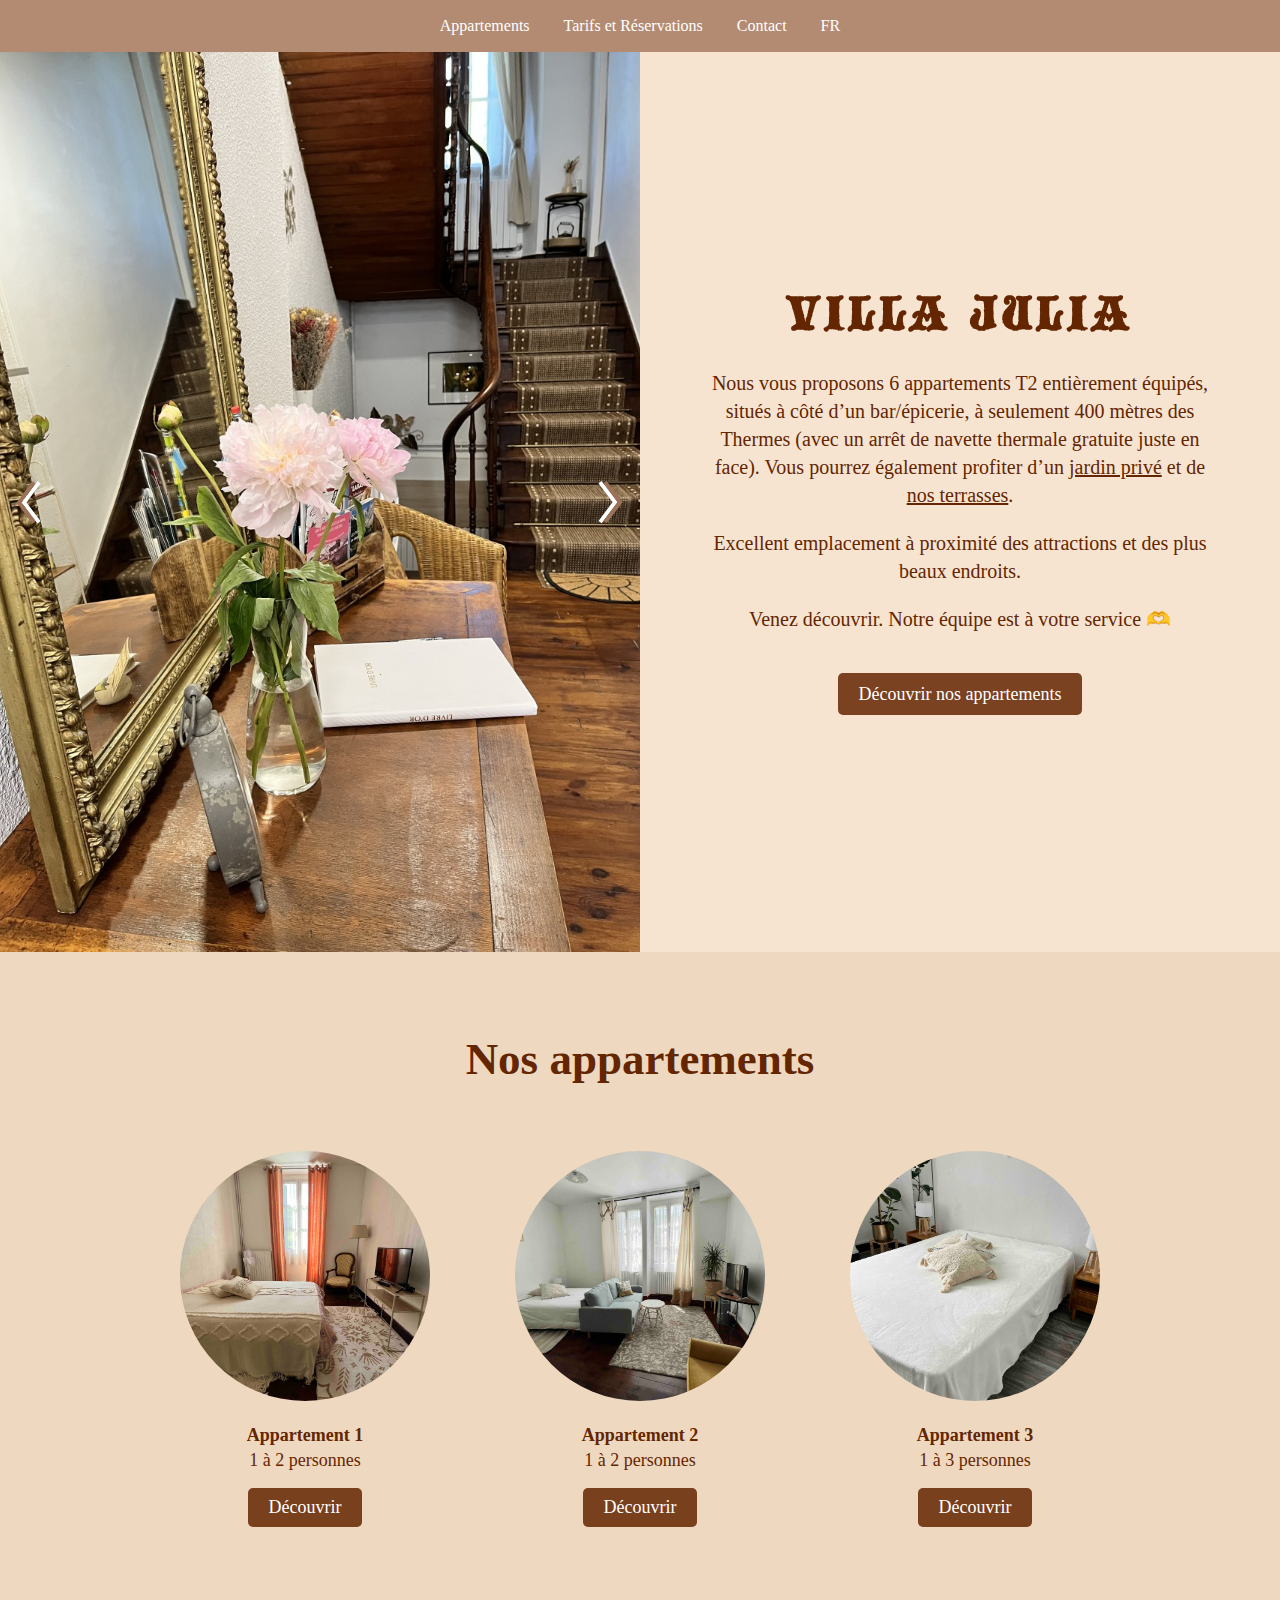
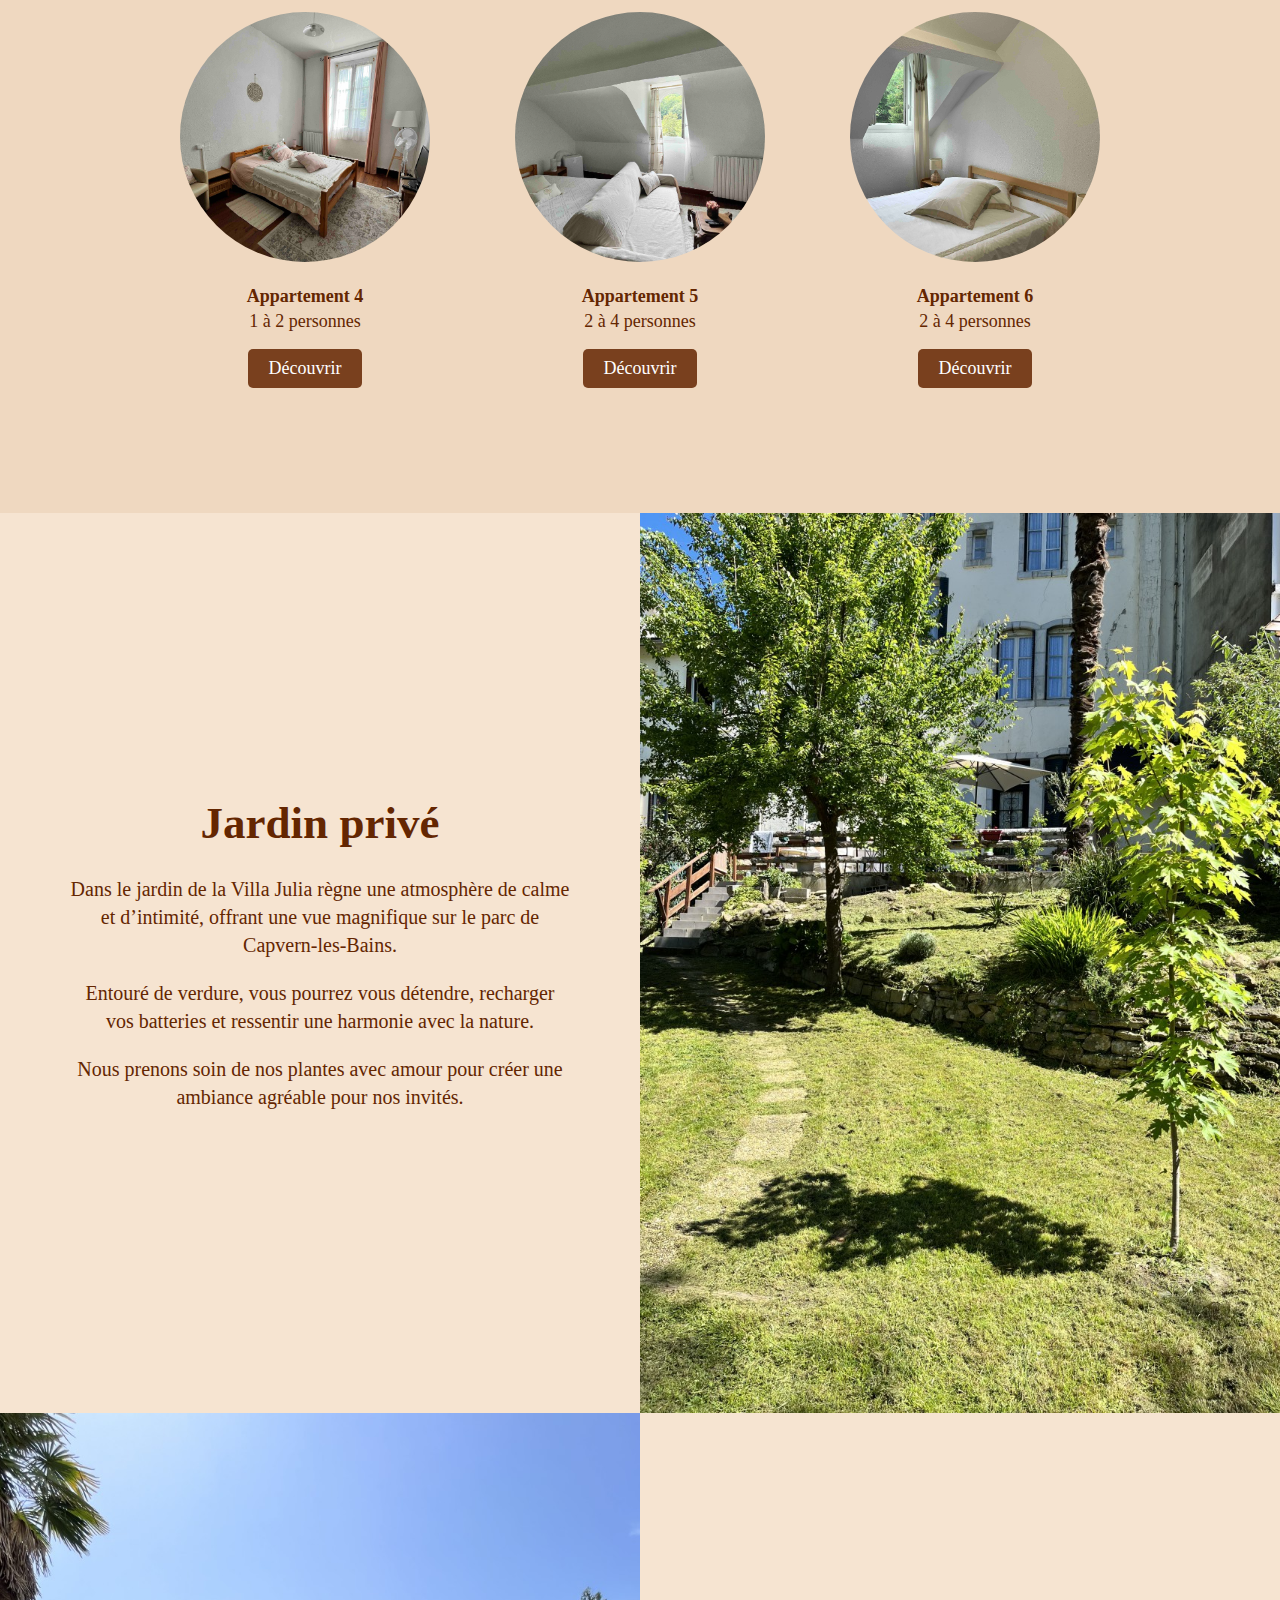
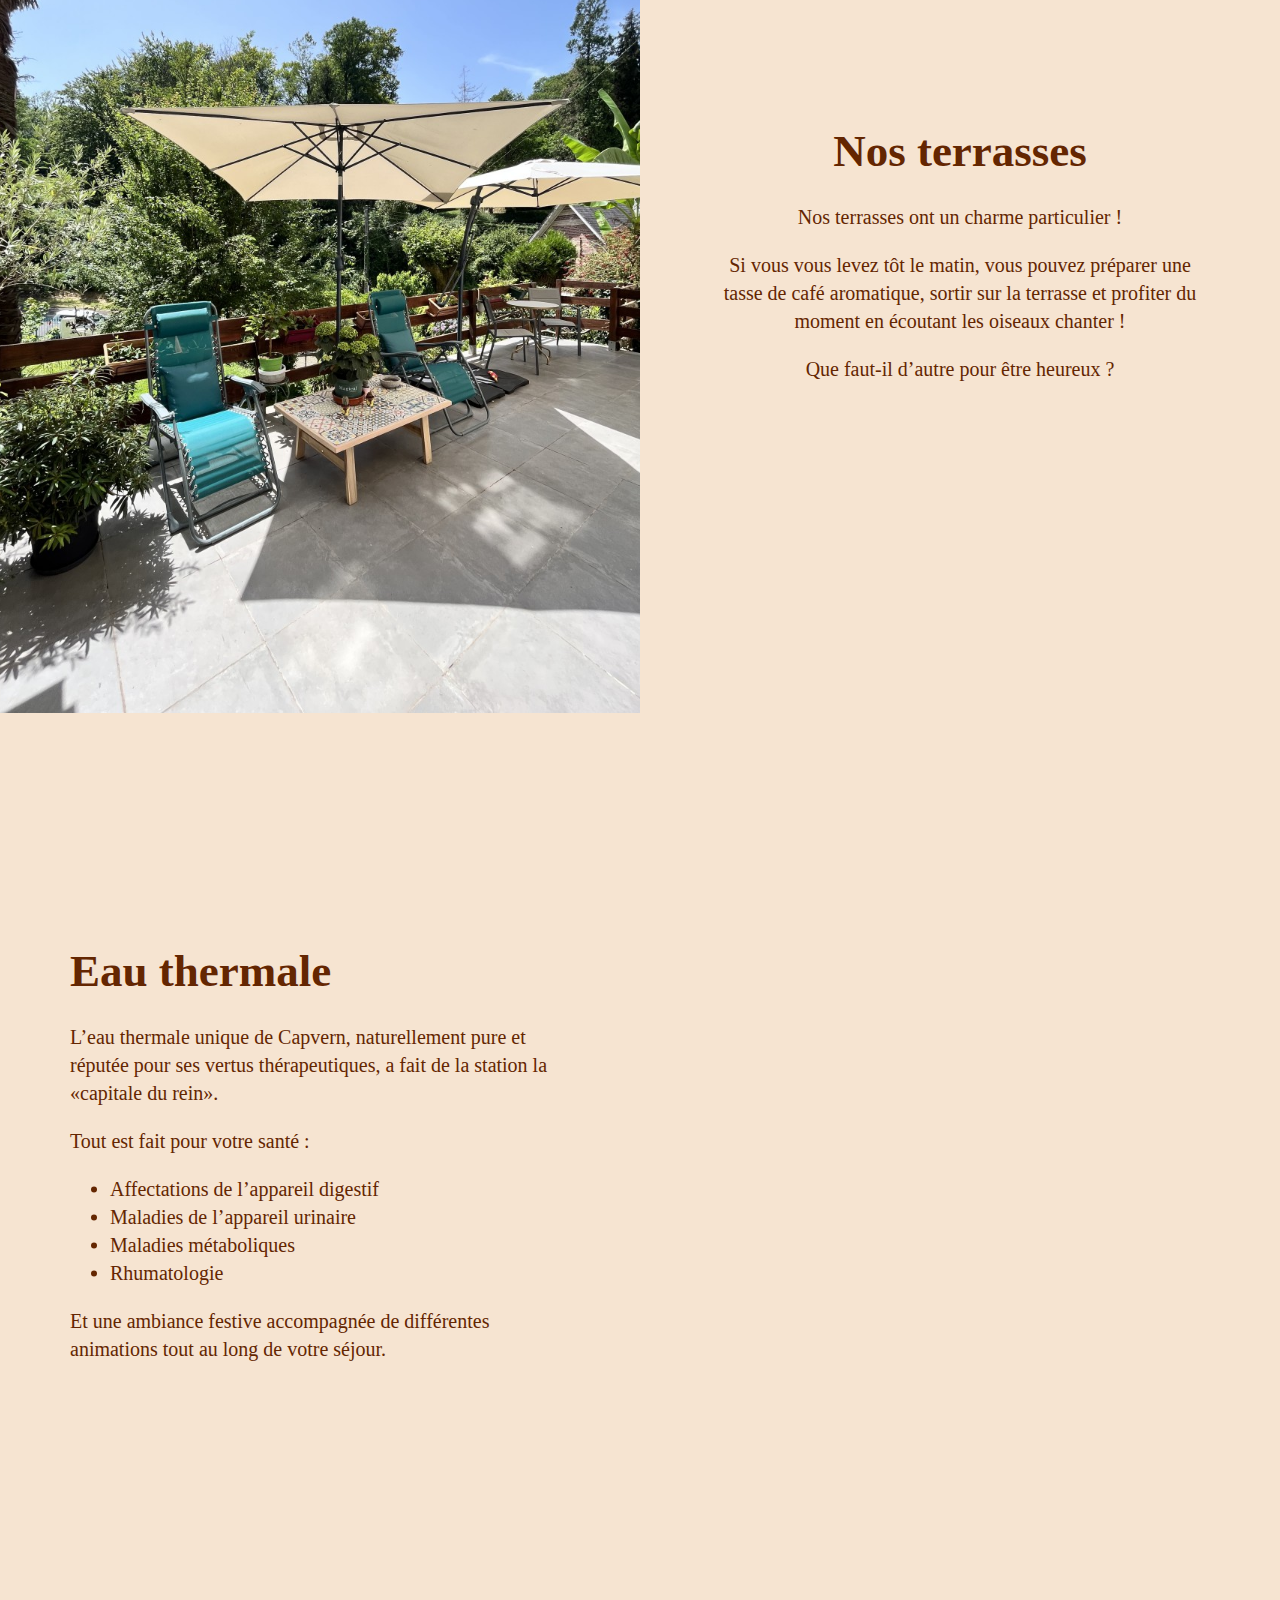
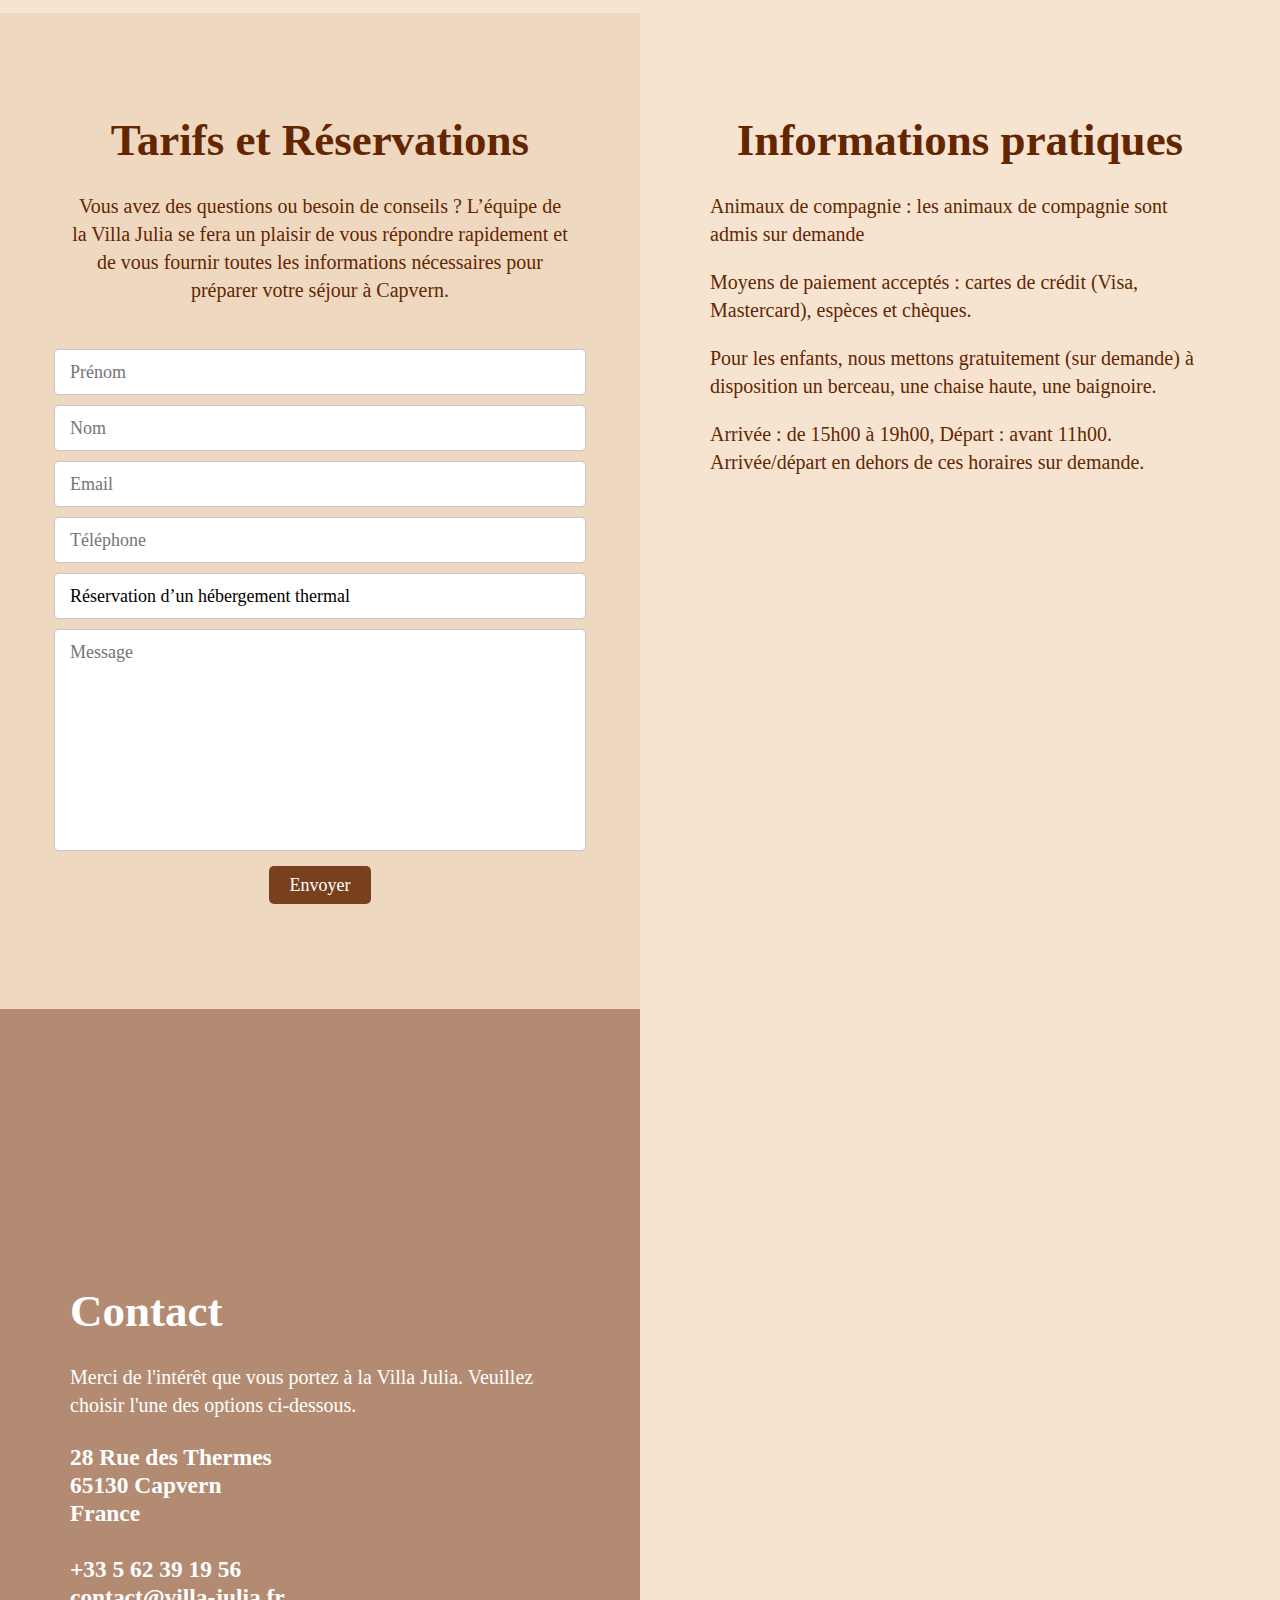
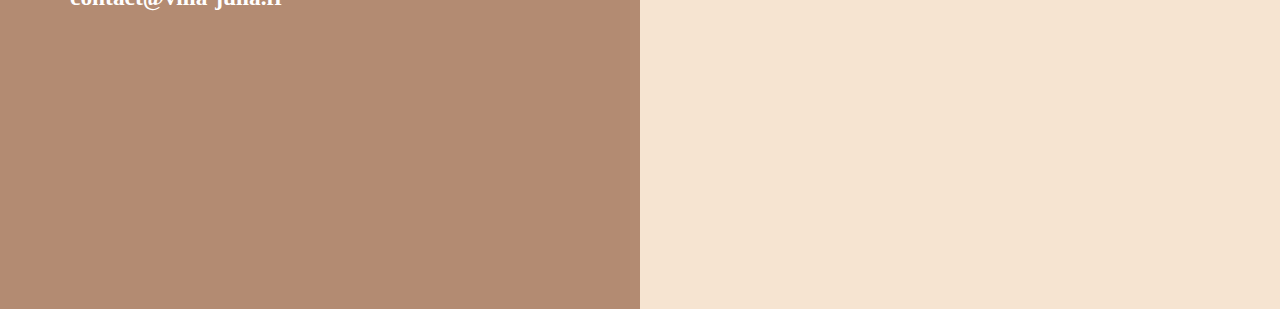
==== new/index.html @ 974a5361 "Add files via upload" ====
<!DOCTYPE html>
<html lang="fr">
<head>
<meta charset="utf-8">
<title>Villa Julia</title>
<meta name="robots" content="index,follow">
<meta name="description" id="description" property="description" content="Villa Julia">
<meta name="viewport" content="width=device-width, initial-scale=1.0, maximum-scale=1.0, user-scalable=0">
<style>


@font-face {
  font-family: 'BlackmoorCom'; /* Nom que vous donnerez à la police */
  src: url('BlackmoorCom/BlackmoorCom.woff2') format('woff2'), /* Chemin vers la police */
       url('BlackmoorCom/BlackmoorCom.woff') format('woff'), /* Fournir plusieurs formats pour une meilleure compatibilité */
       url('BlackmoorCom/BlackmoorCom.ttf') format('truetype');
  font-weight: normal; /* Poids de la police */
  font-style: normal; /* Style de la police */
}

:root {
--beige: rgb(246, 228, 209);
--beige2: rgb(239, 216, 192);
--beige3: rgb(242, 224, 203);
--marron: rgb(100,38,1);
--marron2: rgb(179, 139, 114);
--marron3: rgba(100,38,1,0.85);
--2marron: rgb(69,52,42);
}


body, html {
font-family: -apple-system, BlinkMacSystemFont, "Segoe UI", Roboto, Oxygen-Sans, Ubuntu, Cantarell, "Helvetica Neue", sans-serif;
font-family: Georgia, "Palatino Linotype", "Book Antiqua", Palatino, "Cambria", "Garamond", "Bodoni MT", Times, "Times New Roman", serif;
margin: 0;
padding: 0;
width:100%;
height: 100%;
background:var(--beige);
line-height:0;
}

/*select {appearance: none; -moz-appearance: none; -webkit-appearance: none; border: 0; padding: 0; margin: 0; background: transparent; color: inherit; font-family: Georgia, "Palatino Linotype", "Book Antiqua", Palatino, "Cambria", "Garamond", "Bodoni MT", Times, "Times New Roman", serif; }*/
a {text-decoration:none; color:white;}

h1 {font-family: Georgia, "Palatino Linotype", "Book Antiqua", Palatino, "Cambria", "Garamond", "Bodoni MT", Times, "Times New Roman", serif; font-size:45px;  color:var(--marron); padding:0; margin:0; line-height:120%; margin-bottom:25px; }


.photobg {position:relative; margin:0; width:50%; height:100vh; display:inline-block;  object-fit: cover; object-position: center; background-position: center; background-repeat: no-repeat; background-size: cover;}
.bloc {position:relative; margin:0; width:50%; height:100vh; display:inline-block;  text-align:center;}
.contenu {  margin:0 auto; width:500px; font-size:20px; color: var(--marron); line-height:1.4em; }
.contenu img { width:200px; margin-bottom:15px;  }
.contenu p a {color:var(--marron); text-decoration:underline; }
.contenu p a:hover {text-decoration:none; }
.mobile {display:none;}


.slider .precedent {position:absolute; top:calc(50% - 25px); left:5px; width:50px; cursor:pointer; }
.slider .suivant {position:absolute; top:calc(50% - 25px); right:5px; width:50px; cursor:pointer; }

@media screen and (min-width: 750px) {
  .contenu {position:absolute; left:50%; top: 50%; transform: translateX(-50%) translateY(-50%) ;}
}

@media screen and (max-width: 1150px) {.contenu {width:400px;}}
@media screen and (max-width: 950px) {.contenu {width:300px;}}

@media screen and (max-width: 750px) {
  .photobg {width:100%; height:100vh;}
  .bloc {width:100%; height:auto; padding:0; margin:0; }
  .contenu {width:calc(100% - 50px); padding:60px 25px 50px 25px; margin:0; }
  .pc {display:none;}
  .mobile {display:block;}
  h1 {font-size:35px;}
}


.btn {display:inline-block; background:var(--marron3); color:white; padding:7px 21px; margin:5px;  border-radius:5px; font-size:18px; text-align:center;  }
.btn-light { background:var(--beige); border:solid 1px var(--marron); color:var(--marron); }
.btn:hover { cursor:pointer;opacity:0.9; }


#menu {z-index:100; width:100%; background:var(--marron2); padding:25px 0; color:white; font-weight:400; font-size:16px; text-align:center; }
#menu div, #menu a {margin:1px 15px; color:white; vertical-align:middle; display:inline-block; }
#menu span:hover, #menu a:hover {cursor:pointer; text-decoration:underline;  }

#menumobile1 {position:absolute; top:25px; left:25px;}
#menumobile2 {position:absolute; top:25px; right:25px;}
#menumobile3 {display:none; position:fixed; top:15px; right:25px;}

@media screen and (min-width: 750px) {
  #menumobile {display:none;}
}
@media screen and (max-width: 750px) {
  #menu {display:none; position:fixed; height:100vh; line-height:150%; padding-top:100px; }
  #menu div, #menu a {display:block; font-size:35px; margin:40px 0; }
  #menumobile {width:100%; z-index:100; position:absolute; /*background:var(--marron2); padding:25px 0;*/ color:white; font-weight:400;}
  #menumobile3 {display:block;}
}

#accueil {text-align:center;}
#accueil h1 {font-family: 'BlackmoorCom', Georgia, "Palatino Linotype", "Book Antiqua", Palatino, "Cambria", "Garamond", "Bodoni MT", Times, "Times New Roman", serif; text-transform:uppercase; font-size:50px;  letter-spacing:4px; word-spacing:5px; margin-bottom:25px; text-align:center;}
#accueil .btn {margin-top:20px; }

@media screen and (max-width: 700px) {
#accueil h1 {font-size:45px;}
}



#appartements { color:var(--marron); width:calc(100% - 80px); background:var(--beige2); text-align:center; font-size:20px; padding:80px 40px; line-height:125%;  }
#appartements a {color:var(--marron); }
#appartements h1 {/*margin-bottom:50px;*/}
#appartements p, #appartements ul {text-align:left; width:400px; margin:20px auto; line-height:150%; }
#appartements .appartement {width:250px; font-size:18px; margin:40px; display:inline-block;}
#appartements .appartement:hover {cursor:pointer; opacity:0.9; }
#appartements .appartement img {height:250px; width:250px;  object-fit: cover; object-position: center; border-radius:50%; margin-bottom:15px; }
#appartements .appartement .titre {margin-bottom:0px; font-weight:600;}
#appartements .appartement .soustitre {margin-bottom:10px;}
#appartements #total {display:inline-block; background:var(--beige); border:solid 1px var(--marron); border-radius:10px; margin-top:20px; padding: 20px 20px 20px 30px; }
#appartements #total #devise {margin-right:10px; }
#appartements #total .titre { font-weight:900; margin-right:20px;}

@media screen and (max-width: 700px) {
#appartements p, #appartements ul { width:calc(100% - 50px); }
#appartements {width:100%;padding:50px 0;}
#appartements .appartement {width:calc(50% - 40px); margin:30px 10px; padding:0; }
#appartements .appartement img {border-radius:5px; width:100%; height:250px; } 
}



#appartement {display:none; text-align:center; background:var(--beige3); color:var(--marron); width:100%; line-height:150%; padding-bottom:50px;  }
#appartement .btn { margin:30px 0;}
#appartement #grand {max-width:500px; max-height:500px; margin-bottom:5px; border-radius:5px; }
#appartement .photo {height:80px; margin:5px; border-radius:5px; cursor:pointer; }
#appartement .photo:hover {opacity:0.9;}
#appartement .titre {width:700px; margin:50px auto 30px auto; font-size:30px; font-weight:600; }
#appartement .texte {width:700px; text-align:left; margin:15px auto; font-size:18px;}

@media screen and (max-width: 700px) {
#appartement #grand {max-width:90%; max-height:70vh;}
#appartement .titre {width:calc(100% - 50px); }
#appartement .texte {width:calc(100% - 50px); }
}


#reserver { width:50%; display:inline-block; vertical-align:top; background:var(--beige2); text-align:center; padding: 100px 0; line-height:150%; }
#reserver h1 {margin-left:25px; margin-right:25px; }
#reserver p { width:500px; font-size:20px; color: var(--marron); line-height:1.4em; margin-bottom:45px; margin-left:auto; margin-right:auto; }
#reserver input, #reserver select, #reserver textarea {all:unset; width:500px; display:block; font-size:18px; background:white; border:solid 1px rgb(200,200,200); color:black; padding:10px 15px; margin:10px auto; border-radius:5px; text-align:left; font-weight:400; }
#reserver textarea {height:200px;}

@media screen and (max-width: 1100px) {
#reserver p, #reserver input, #reserver select, #reserver textarea {width:calc(100% - 50px); }
}

@media screen and (max-width: 750px) {
  #reserver {width:100%; padding:60px 0 50px 0;}
}

#infospratiques { width:50%; display:inline-block; vertical-align:top; text-align:center; padding: 100px 0; line-height:150%; }
#infospratiques h1 {margin-left:25px; margin-right:25px; }
#infospratiques p {width:500px; font-size:20px; color: var(--marron); line-height:1.4em; text-align:left; margin-left:auto; margin-right:auto; }

@media screen and (max-width: 1100px) {
#infospratiques p {width:calc(100% - 50px); }
}

@media screen and (max-width: 750px) {
  #infospratiques {width:100%; padding:60px 0 50px 0;}
}

/*
#calendrier { text-align:left; background:var(--beige); border:solid 1px var(--marron); margin:5px auto; padding:20px 10px 10px 10px; border-radius:10px; display:none; position:relative; width:280px; -webkit-touch-callout: none; -webkit-user-select: none; -khtml-user-select: none; -moz-user-select: none; -ms-user-select: none; user-select: none;}

#calendrier #mois {text-transform:capitalize; text-align:center; font-weight:900; margin:0 10px 20px 10px;}
#calendrier #mois-precedent, #calendrier #mois-suivant { cursor:pointer;  }
#calendrier #mois-precedent {position:absolute; top:20px; left:20px;}
#calendrier #mois-suivant {position:absolute; top:20px; right:20px;}

#calendrier .semaine {width:40px; height:25px; display:inline-block; text-align:center;}
#calendrier #espace {height:30px; display:none; vertical-align:middle; }

#calendrier .date {width:40px; padding:7px 0; display:inline-block; text-align:center; font-weight:900; opacity:0.25; }

#calendrier .noir {opacity:1;  }
#calendrier .noir:hover{background:rgba(0,0,0,0.05); border-radius:10px; cursor:pointer; }

#calendrier .btn {width:calc(100% - 50px); margin-top:20px; }
*/

#contact {background:var(--marron2); color:white; display:inline-block; }
#contact h1 {color:white;}
#contact .contenu { color:white; text-align:left;}

#googlemap {width:50%; height:100vh; display:inline-block; }
@media screen and (max-width: 750px) {#googlemap {width:100%; }}


</style>
</head>
<body>


<!-- --------------------------------------------------------------- -->


<div id="menu">

<a class="menu" href="#appartements">Appartements</a>
<a class="menu" href="#reserver">Tarifs et Réservations</a>
<a class="menu" href="#contact">Contact</a>
<div class="menu">FR</div>

<span id="menumobile3">Fermer</span>

</div>


<div id="menumobile">

  <span id="menumobile1">Villa Julia</span>
  <span id="menumobile2">Menu</span>
  
</div>



<!-- --------------------------------------------------------------- -->

<div id="accueil">
<div id="slider-accueil" class="photobg slider"></div><!--
--><div id="villajulia" class="bloc">

<div class="contenu">
<!--img src="logo.png"-->
<h1>Villa Julia</h1>
<!--p>Si vous souhaitez vous éloigner du trafic routier et partir de la pollution en ville, passer du temps avec vos proches, profiter de la beauté du paysage rural et, en même temps améliorer votre santé, nous vous invitons dans nos appartements confortables à Capvern les Bains en plein cœur de Hautes Pyrénées.</p-->  
<p>Nous vous proposons 6 appartements T2 entièrement équipés, situés à côté d’un bar/épicerie, à seulement 400 mètres des Thermes (avec un arrêt de navette thermale gratuite juste en face). Vous pourrez également profiter d’un <a href="#jardinprive">jardin privé</a> et de <a href="#terrasses">nos terrasses</a>.</p>  
<p>Excellent emplacement à proximité des attractions et des plus beaux endroits.</p>
<p>Venez découvrir. Notre équipe est à votre service 🫶</p>
<a class="btn" href="#appartements">Découvrir nos appartements</a>
</div>

</div>
</div>


<!-- --------------------------------------------------------------- -->

<div id="appartement">

  <div id="fermer" class="btn">Fermer</div>
  <div id="appartementcontenu"></div>
  
  </div>



<!-- --------------------------------------------------------------- -->
 
 <div id="appartements">

  <h1>Nos appartements</h1>
<!--ul>
<li>6 appartements T2 entièrement équipés</li> 
<li>Emplacement à côté un bar/épicerie</li>
<li>400 m des Thermes (arrêt de la navette thermale gratuite est en face)</li>
</ul-->  

  <!--select class="btn btn-light">
    <option value="villajulia" selected>Villa Julia</option>
  </select>

  <div id="bouton-reserver"  class="btn btn-light">Sélectionner les dates</div>

<select class="btn btn-light">
  <option value="1">1 personne</option>
  <option value="2" selected>2 personnes</option>
  <option value="3">3 personnes</option>
  <option value="4">4 personnes</option>
  <option value="5">5 personnes</option>
  <option value="6">6 personnes</option>
  <option value="7">7 personnes</option>
  <option value="8">8 personnes</option>
  <option value="9">9 personnes</option>
  <option value="10">10 personnes</option>
</select>

<div id="calendrier">
  <div id="mois-precedent"><</div>
  <div id="mois"></div>
  <div id="mois-suivant">></div>
  <div id="semaine"></div>
  <div id="dates"></div>
  <div id="bouton-reserver" class="btn">Enregistrer</div>
  </div>

<div id="total">
<span class="titre">Total</span>
<span id="montant">320</span>
<span id="devise">EUR</span>  
<div class="btn">Payer</div>
</div-->


</div>


<!-- --------------------------------------------------------------- -->



<div id="jardinprive" class="bloc">

<div class="contenu">

<h1>Jardin privé</h1>
<p>Dans le jardin de la Villa Julia règne une atmosphère de calme et d’intimité, offrant une vue magnifique sur le parc de Capvern-les-Bains. </p>
<p>Entouré de verdure, vous pourrez vous détendre, recharger vos batteries et ressentir une harmonie avec la nature. </p>
<p>Nous prenons soin de nos plantes avec amour pour créer une ambiance agréable pour nos invités.</p>
</div>

</div><!--
--><img class="photobg" src="jardin.jpg" style="object-position: top;" loading="lazy"><!--



---------------------------------------------------------------


--><img class="photobg pc" src="terrasse.jpg" loading="lazy"><!--

--><div id="terrasses" class="bloc">

<div class="contenu">
<h1>Nos terrasses</h1>
<p>Nos terrasses ont un charme particulier !</p> 
<p>Si vous vous levez tôt le matin, vous pouvez préparer une tasse de café aromatique, sortir sur la terrasse et profiter du moment en écoutant les oiseaux chanter !</p>                    
<p>Que faut-il d’autre pour être heureux ?</p>
</div>

</div>
</div><!--

--><img class="photobg mobile" src="terrasse.jpg" loading="lazy"><!--

 --------------------------------------------------------------- 


--><div class="bloc">

<div class="contenu" style="text-align:left;">

<h1>Eau thermale</h1>

<p>L’eau thermale unique de Capvern, naturellement pure et réputée pour ses vertus thérapeutiques, a fait de la station la «capitale du rein».</p>

<p>Tout est fait pour votre santé :</p>

<ul>
<li>Affectations de l’appareil digestif</li>
<li>Maladies de l’appareil urinaire</li>
<li>Maladies métaboliques</li>
<li>Rhumatologie</li>
</ul>

<p>Et une ambiance festive accompagnée de différentes animations tout au long de votre séjour.</p> 


</div>

</div><!--
--><img class="photobg" src="thermes.jpg" loading="lazy"><!--


 --------------------------------------------------------------- 

--><div id="reserver">

  <h1>Tarifs et Réservations</h1>

  <p>Vous avez des questions ou besoin de conseils ? L’équipe de la Villa Julia se fera un plaisir de vous répondre rapidement et de vous fournir toutes les informations nécessaires pour préparer votre séjour à Capvern.</p>

<input type="text" placeholder="Prénom">
<input type="text" placeholder="Nom">
<input type="text" placeholder="Email">
<input type="text" placeholder="Téléphone">
<select>
  <optgroup>
  <option value="volvo">Réservation d’un hébergement thermal</option>
  <option value="saab">Réservation d’un hébergement touristique</option>
  <option value="mercedes">Demande de devis</option>
  <option value="audi">Autre</option>
</optgroup>
</select>
<textarea class="apparition" placeholder="Message"></textarea>

<div class="btn">Envoyer</div>


</div><!--


--------------------------------------------------------------- 

--><div id="infospratiques">

  <h1>Informations pratiques</h1>

<p>Animaux de compagnie : les animaux de compagnie sont admis sur demande
<p>⁠Moyens de paiement acceptés : cartes de crédit (Visa, Mastercard), espèces et chèques.</p>
<p>Pour les enfants, nous mettons gratuitement (sur demande) à disposition un berceau, une chaise haute, une baignoire.</p>
<p>Arrivée : de 15h00 à 19h00, Départ : avant 11h00. Arrivée/départ en dehors de ces horaires sur demande.</p>

</div><!--


 --------------------------------------------------------------- 


--><div id="contact" class="bloc">

<div class="texte contenu">
<h1>Contact</h1>
<p>Merci de l'intérêt que vous portez à la Villa Julia. Veuillez choisir l'une des options ci-dessous.</p>

<h3>
28 Rue des Thermes<br>
65130 Capvern<br>
France<br>
<br>
+33 5 62 39 19 56<br>
contact@villa-julia.fr
</h3>
</div>

</div><!--

--><iframe id="googlemap" src="https://www.google.com/maps/embed?pb=!1m14!1m8!1m3!1d182.0144920058703!2d0.308665!3d43.120655000000006!3m2!1i1024!2i768!4f13.1!3m3!1m2!1s0x12a84b0012371f8b%3A0x85b29ae67cb67532!2sVilla%20Julia!5e0!3m2!1sen!2sch!4v1732540593341!5m2!1sen!2sch" style="border:0;" allowfullscreen="" loading="lazy" referrerpolicy="no-referrer-when-downgrade"></iframe>


<!-- --------------------------------------------------------------- -->



<script>

// menu -----------------------------------------------------------------------------------------
const menu = document.getElementById('menu');
const menumobile = document.getElementById('menumobile');
const menumobile2 = document.getElementById('menumobile2');
const menumobile3 = document.getElementById('menumobile3');

menumobile2.addEventListener('click', () => { 
menu.style.display = 'block';
menumobile.style.display = 'none';
});

menumobile3.addEventListener('click', () => { 
menu.style.display = 'none';
menumobile.style.display = 'block';
});



const menuElements = document.querySelectorAll('.menu');
menuElements.forEach(element => {
element.addEventListener('click', function () {
if (window.innerWidth < 750 && menu) { 
menu.style.display = 'none';
menumobile.style.display = 'block';
}
});
});



// appartements ---------------------------------------------------------------------------------
const appartements = [
{"titre":"Appartement 1","capacite":"1 à 2 personnes","description":["2 pièces: kitchenette avec coin repas + chambre: grande fenêtre (vue jardin)  + sdb + wc","Kitchenette: micro-ondes, frigo/congélateur, mini-four, plaque électrique, bouilloire, grille-pain, cafetière","Chambre avec lit en 140, TV canal +, ventilateur , endoir à linge","SDB (douche) WC, sèche-cheveux,  sèche-serviettes","Elements de confort communs: lave-linge, tables à repasser et fers à repasser, 2 terrasses, petite bibliothèque, jeux de table, parking à proximité, WIFI gratuit"],"photos":["apt1/1.jpeg","apt1/1.mov","apt1/2.jpeg","apt1/3.jpeg","apt1/4.jpeg","apt1/5.jpeg","apt1/6.jpeg","apt1/7.jpeg","apt1/8.jpeg"]},
{"titre":"Appartement 2","capacite":"1 à 2 personnes","description":["2 pièces: kitchenette avec coin repas spacieux+ chambre + sdb + wc","Kitchenette: micro-ondes, frigo/congélateur, mini-four, plaque électrique, bouilloire, grille-pain, cafetière, TV canal+","Chambre très spacieuse avec lit en 140 (matelas confort+), fauteuil convertible, canapé, TV canal +, ventilateur , endoir à linge,  2 grandes fenêtres (vue jardin) ","SDB (douche) WC, sèche-cheveux, sèche-serviettes ","Elements de confort communs: lave-linge , tables à repasser et fers à repasser, 2 terrasses, petite bibliothèque, jeux de table, parking à proximité, WIFI gratuit"],"photos":["apt2/1.jpeg","apt2/2.jpeg","apt2/3.jpeg","apt2/4.jpeg","apt2/5.jpeg","apt2/6.jpeg","apt2/7.jpeg","apt2/8.jpeg","apt2/9.jpeg","apt2/10.jpeg","apt2/11.jpeg"]},
{"titre":"Appartement 3","capacite":"1 à 3 personnes","description":["2 pièces: kitchenette avec coin repas/séjour + chambre + sdb + wc ","Kitchenette: micro-ondes, frigo/congélateur, mini-four, plaque électrique, bouilloire, grille-pain, cafetière, TV canal+ *possibilité d'ajouter un canapé convertible en 140","Chambre avec lit en 140 (matelas confort+), armoire, TV canal +, ventilateur , endoir à linge,  grand fenêtre (vue jardin) ","SDB (douche) WC, sèche-cheveux,  sèche-serviettes", "Elements de confort communs: lave-linge, tables à repasser et fers à repasser, 2 terrasses, petite bibliothèque, jeux de table, parking à proximité, WIFI gratuit"],"photos":["apt3/1.jpeg","apt3/2.jpeg","apt3/3.jpeg","apt3/4.jpeg","apt3/5.jpeg","apt3/6.jpeg","apt3/7.jpeg","apt3/8.jpeg","apt3/9.jpeg"]},
{"titre":"Appartement 4","capacite":"1 à 2 personnes","description":["2 pièces: kitchenette avec coin repas + chambre + sdb + wc ","Kitchenette: micro-ondes, frigo/congélateur, mini-four, plaque électrique, bouilloire, grille-pain, cafetière","Chambre avec lit en 140, armoire, TV canal +, ventilateur, endoir à linge ,grande fenetre (vue jardin)","SDB (cabine de douche) WC, sèche-cheveux, sèche-serviettes ", "Elements de confort communs: lave-linge , tables à repasser et fers à repasser, 2 terrasses, petite bibliothèque, jeux de table, parking à proximité, WIFI gratuit"],"photos":["apt4/1.jpeg","apt4/2.jpeg","apt4/3.jpeg","apt4/4.jpeg","apt4/5.jpeg"]},
{"titre":"Appartement 5","capacite":"2 à 4 personnes","description":["2 pièces: kitchenette avec coin repas/séjour (canapé convertible en 140) + chambre + sdb + wc ","Kitchenette: micro-ondes, frigo/congélateur, mini-four, plaque électrique, bouilloire, grille-pain, cafetière,  ventilateur, TV canal+","Chambre très spacieuse avec lit en 140 (matelas confort+), vue jardin, très grande armoire, TV canal+, climatiseur, endoir à linge","SDB (cabine de douche) WC, sèche-cheveux, sèche-serviettes ","Elements de confort communs: lave-linge, tables à repasser et fers à repasser, 2 terrasses, petite bibliothèque, jeux de table, parking à proximité, WIFI gratuit"],"photos":["apt5/1.jpeg","apt5/2.jpeg","apt5/3.jpeg","apt5/4.jpeg","apt5/5.jpeg","apt5/6.jpeg","apt5/7.jpeg","apt5/8.jpeg","apt5/9.jpeg","apt5/10.jpeg","apt5/11.jpeg"]},
{"titre":"Appartement 6","capacite":"2 à 4 personnes","description":["2 pièces: kitchenette avec coin repas/séjour (canapé convertible en 140) + chambre + sdb + wc ","Kitchenette: micro-ondes, frigo/congélateur, mini-four, plaque électrique, bouilloire, grille-pain, cafetière, TV canal+, ventilateur ","Chambre avec lit en 140, vue jardin, armoire, TV canal+, climatiseur, endoir à linge ","SDB spacieuse avec fenêtre(cabine de douche) WC, sèche-cheveux, sèche-serviettes ","Elements de confort communs: lave-linge, tables à repasser et fers à repasser, 2 terrasses, petite bibliothèque, jeux de table, parking à proximité, WIFI gratuit"],"photos":["apt6/1.jpeg","apt6/2.jpeg","apt6/3.jpeg","apt6/4.jpeg","apt6/5.jpeg","apt6/6.jpeg","apt6/7.jpeg"]},
];



const container = document.getElementById('appartements');

// Générer le HTML pour chaque appartement
appartements.forEach(e => {
    const html = `
        <div class="appartement" data-id="${e.titre}">
            <img src="${e.photos[0]}?w=250" srcset="${e.photos[0]}?w=250 250w" sizes="250px" loading="lazy">
            <div class="titre">${e.titre}</div>
            <div class="soustitre">${e.capacite}</div>
            <div class="btn">Découvrir</div>
        </div>
    `;
    // Ajouter le HTML dans le conteneur
    container.insertAdjacentHTML('beforeend', html);
});


// appartement -----------------------------------------------------------------------------------
// montrer fenêtre appartement
let apt;
const clicappartement = document.querySelectorAll('.appartement');
const fermer = document.getElementById('fermer');
const fenetre = document.getElementById('appartement');

clicappartement.forEach(el => {
el.addEventListener('click', (event) => {
apt = event.currentTarget.getAttribute('data-id');
montrerapt(apt);
});
});


function montrerapt(apt) {
fenetre.style.display = 'block';
document.getElementById('appartement').scrollIntoView();
const appartementcontenu = document.getElementById("appartementcontenu");
const appartement = appartements.find(appartement => appartement.titre === apt);
    
if (appartement) {

appartementcontenu.innerHTML = "";
let contenu= "";
contenu += `<img id="grand" src="${appartement.photos[0]}"><br>`;
appartement.photos.forEach(photo => { 
contenu += `<img class="photo" src="${photo}?w=250" srcset="${photo}?w=250 250w" sizes="250px">`;
});
contenu += `<div class="titre">${appartement.titre}</div><div class="texte">${appartement.capacite}</div>`;
appartement.description.forEach(description => { contenu += `<div class="texte">${description}</div>`; });
contenu += '<a href="#reserver" class="btn">Réserver cet appartement</a>';
appartementcontenu.innerHTML = contenu;
}

}

// fermer fenêtre appartement
fermer.addEventListener('click', () => { 
  fenetre.style.display = 'none';
  document.getElementById('appartements').scrollIntoView();
 });



fenetre.addEventListener("click", function(event) {
if (event.target.tagName === "IMG" && event.target.classList.contains("photo")) {
const grandImage = document.getElementById("grand");
if (grandImage) {grandImage.src = event.target.src;}
}
});




// slider accueil ---------------------------------------------------------------------------------
const tableau_accueil = [
'url(facade.jpg)',
'url(entree.jpg)',
'url(jardin.jpg)',
'url(terrasse.jpg)',
];



let index_accueil = 0;
const slider_accueil = document.getElementById('slider-accueil');

function slider_suivant() {
index_accueil += 1;
if (index_accueil >= tableau_accueil.length) {index_accueil = 0;}
slider_accueil.style.backgroundImage = tableau_accueil[index_accueil];
}

function slider_precedent() {
index_accueil -= 1;
if (index_accueil < 0) {index_accueil = tableau_accueil.length-1; }
slider_accueil.style.backgroundImage = tableau_accueil[index_accueil];
}

slider_suivant();
let interval_slider = setInterval(slider_suivant, 3000);

slider_accueil.addEventListener('click', function(event) {
  clearInterval(interval_slider);
  if (event.target.classList.contains('suivant')) {
    slider_suivant();
  }
  if (event.target.classList.contains('precedent')) {
    slider_precedent();
  }
});


// boutons sliders -------------------------------------------------------------------------------
document.querySelectorAll('.slider').forEach(slider => {
slider.innerHTML += '<img class="precedent" src="precedent.svg"><img class="suivant" src="suivant.svg">';
});


// calendrier --------------------------------------------------------------------------------------

let options,contenu,date,div;
// let options = { weekday: 'long', year: 'numeric', month: 'long', day: 'numeric' };

// jours de la semaine
date = new Date(2024, 0, 0);
for (let i = 0; i <= 6; i++) {
date.setDate(date.getDate() + 1);
contenu = date.toLocaleDateString('default', { weekday: 'long' }).substring(0, 2);
div = document.createElement('div');
div.textContent = contenu;
div.classList.add("semaine");
document.getElementById('semaine').appendChild(div);
}

// générer calendrer 
date = new Date();
aujourdhui = new Date();
aujourdhui.setHours(0, 0, 0, 0);

function generer_calendrier(date) {

document.getElementById("mois").innerHTML = "";
document.getElementById("dates").innerHTML = "";

document.getElementById('mois').textContent = date.toLocaleDateString('default', { year: 'numeric', month: 'long' });

let premierjour = new Date(date.getFullYear(), date.getMonth(), 1);
let dernierjour = new Date(date.getFullYear(), date.getMonth() + 1, 0);

let espace = document.createElement('div');
espace.id = "espace";
if (premierjour.getDay() === 2) { espace.style.cssText = 'display:inline-block; width:40px;'; }
if (premierjour.getDay() === 3) { espace.style.cssText = 'display:inline-block; width:80px;'; }
if (premierjour.getDay() === 4) { espace.style.cssText = 'display:inline-block; width:120px;'; }
if (premierjour.getDay() === 5) { espace.style.cssText = 'display:inline-block; width:160px;'; }
if (premierjour.getDay() === 6) { espace.style.cssText = 'display:inline-block; width:200px;'; }
if (premierjour.getDay() === 0) { espace.style.cssText = 'display:inline-block; width:240px;'; }
document.getElementById('dates').appendChild(espace);

let i = premierjour;
while (i <= dernierjour) {
let contenu = i.toLocaleString('default', { day: 'numeric' });
let div = document.createElement('div');
div.textContent = contenu;
div.classList.add("date");
if (i.getTime() >= aujourdhui.getTime()) {div.classList.add('noir');}
document.getElementById('dates').appendChild(div);
i.setDate(i.getDate() + 1);
}

}

generer_calendrier(date);

// générer mois suivant 
document.getElementById('mois-suivant').addEventListener('click', function() { date.setMonth(date.getMonth() + 1); generer_calendrier(date); });

// générer mois précédent 
document.getElementById('mois-precedent').addEventListener('click', function() { date.setMonth(date.getMonth() - 1); generer_calendrier(date); });

// bouton calendrier-reserver 
document.getElementById('bouton-reserver').addEventListener('click', function() {
    document.getElementById('calendrier').style.display = 'block';
});




</script>


</body>
</html>
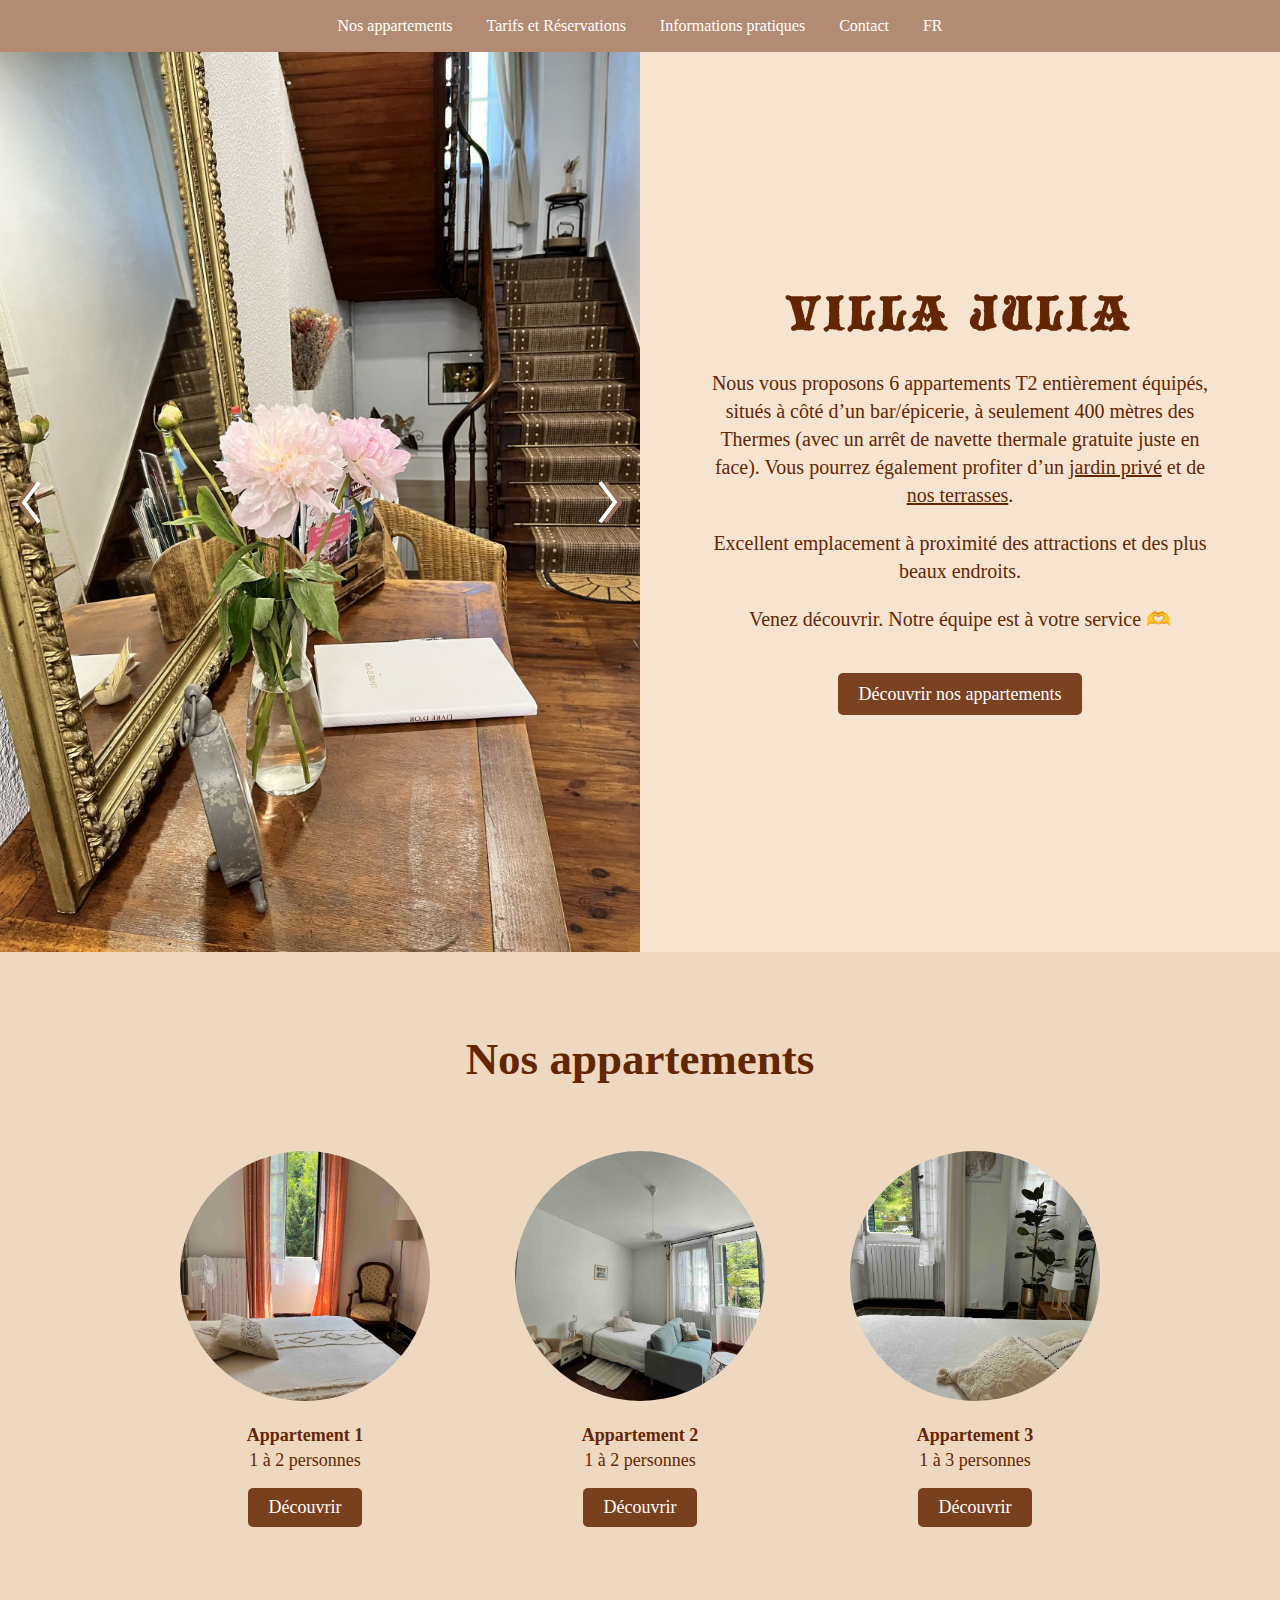
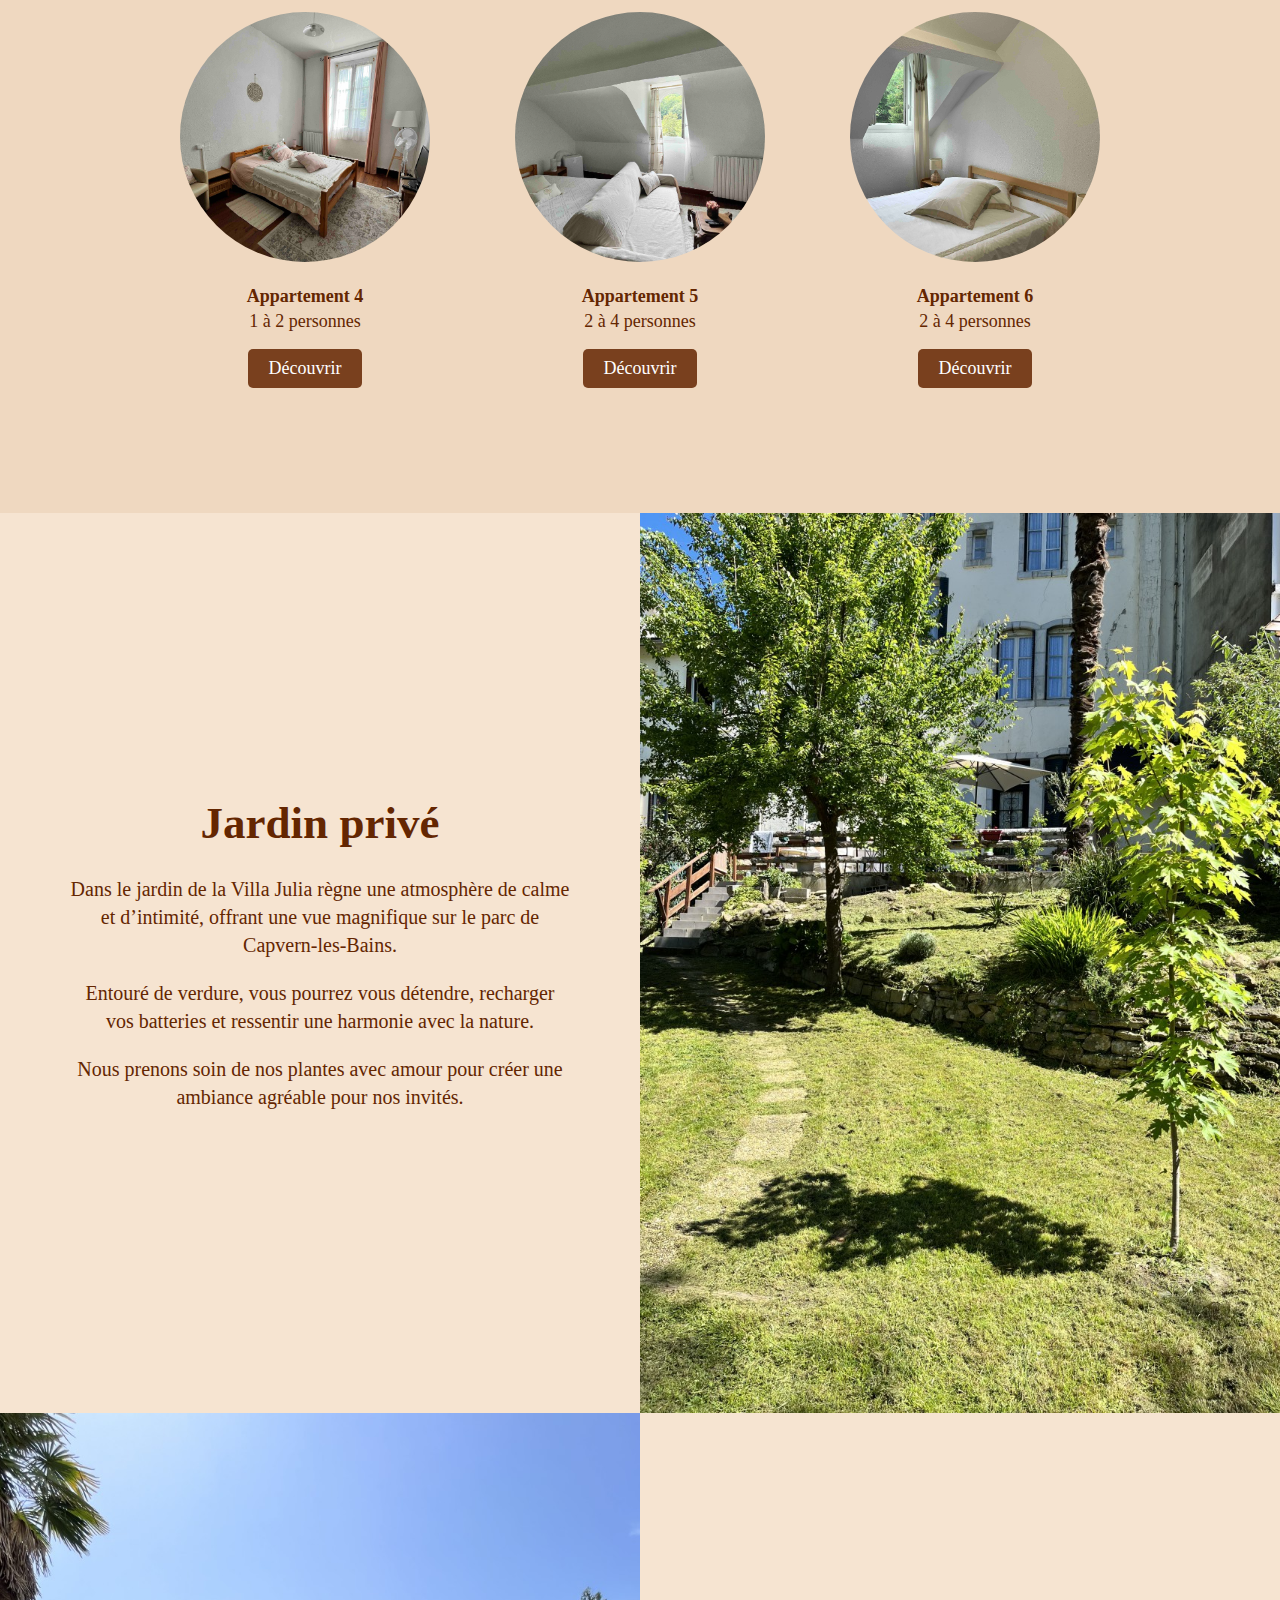
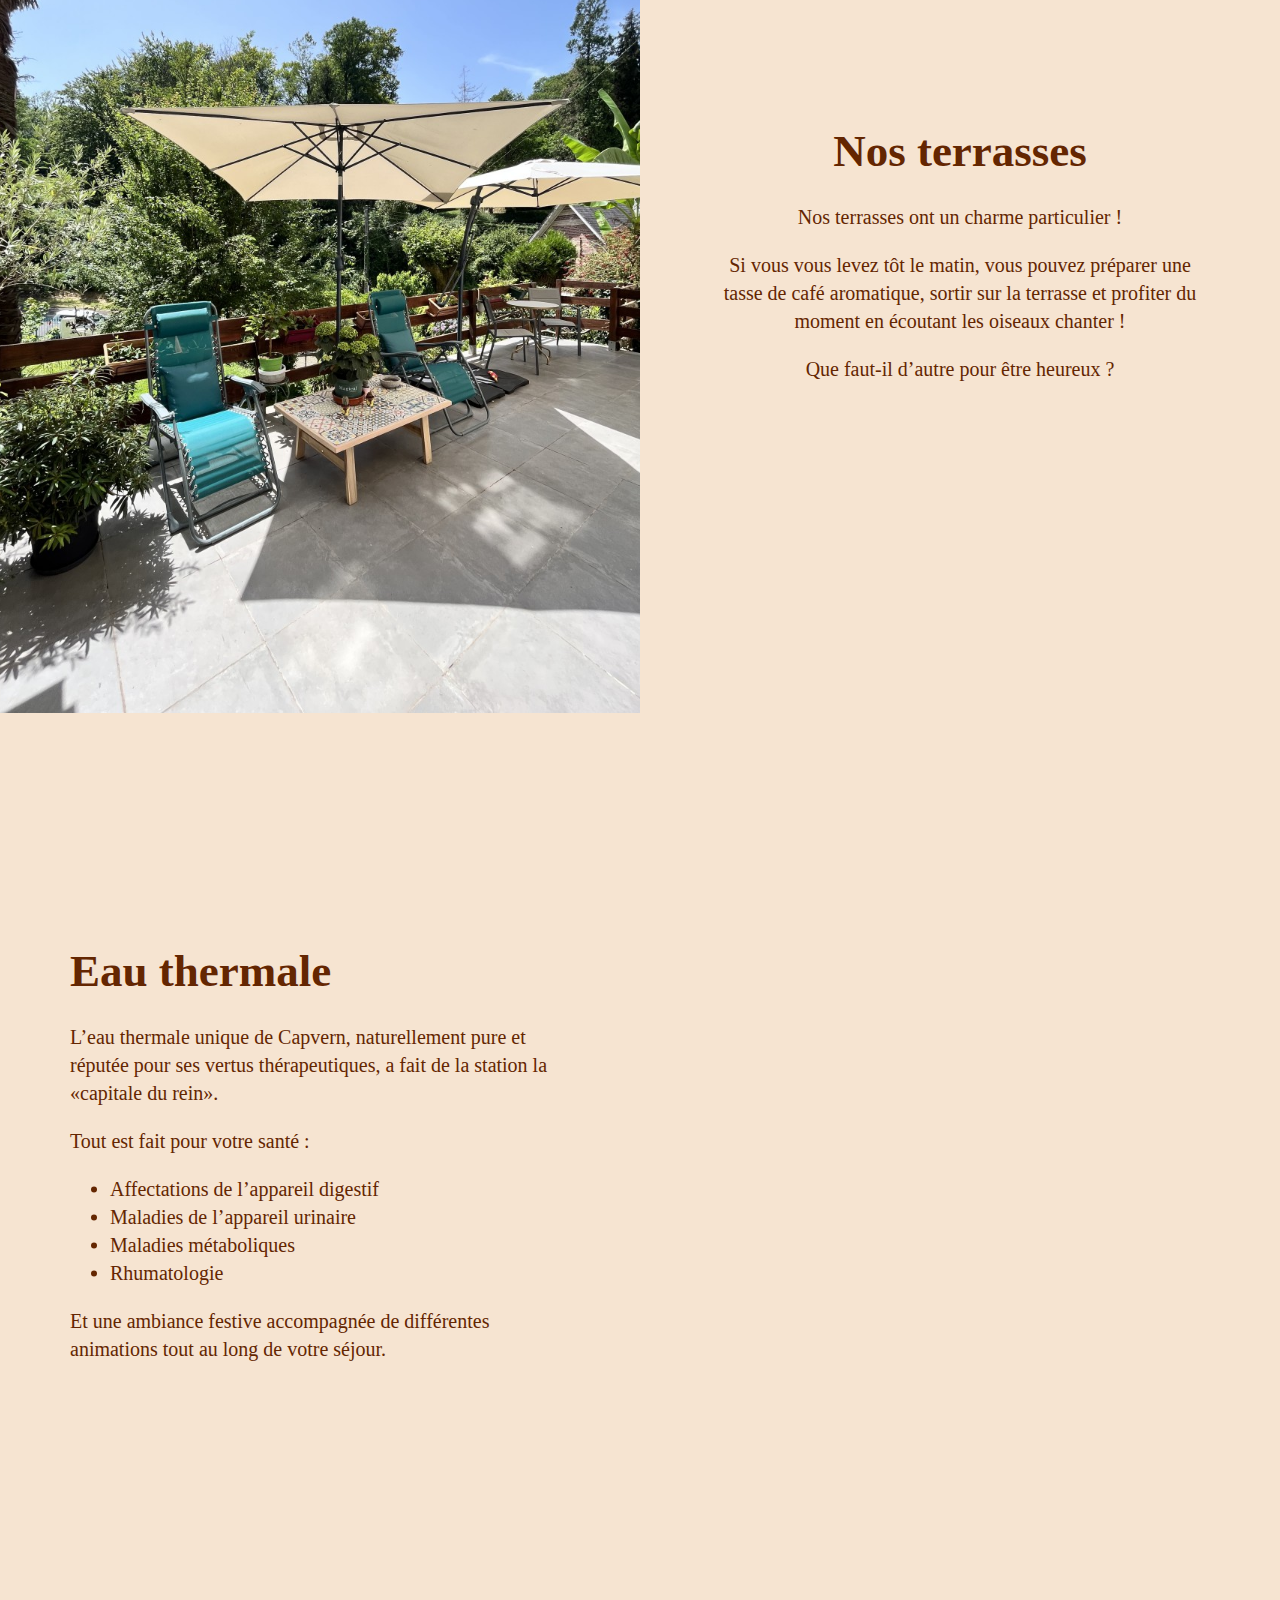
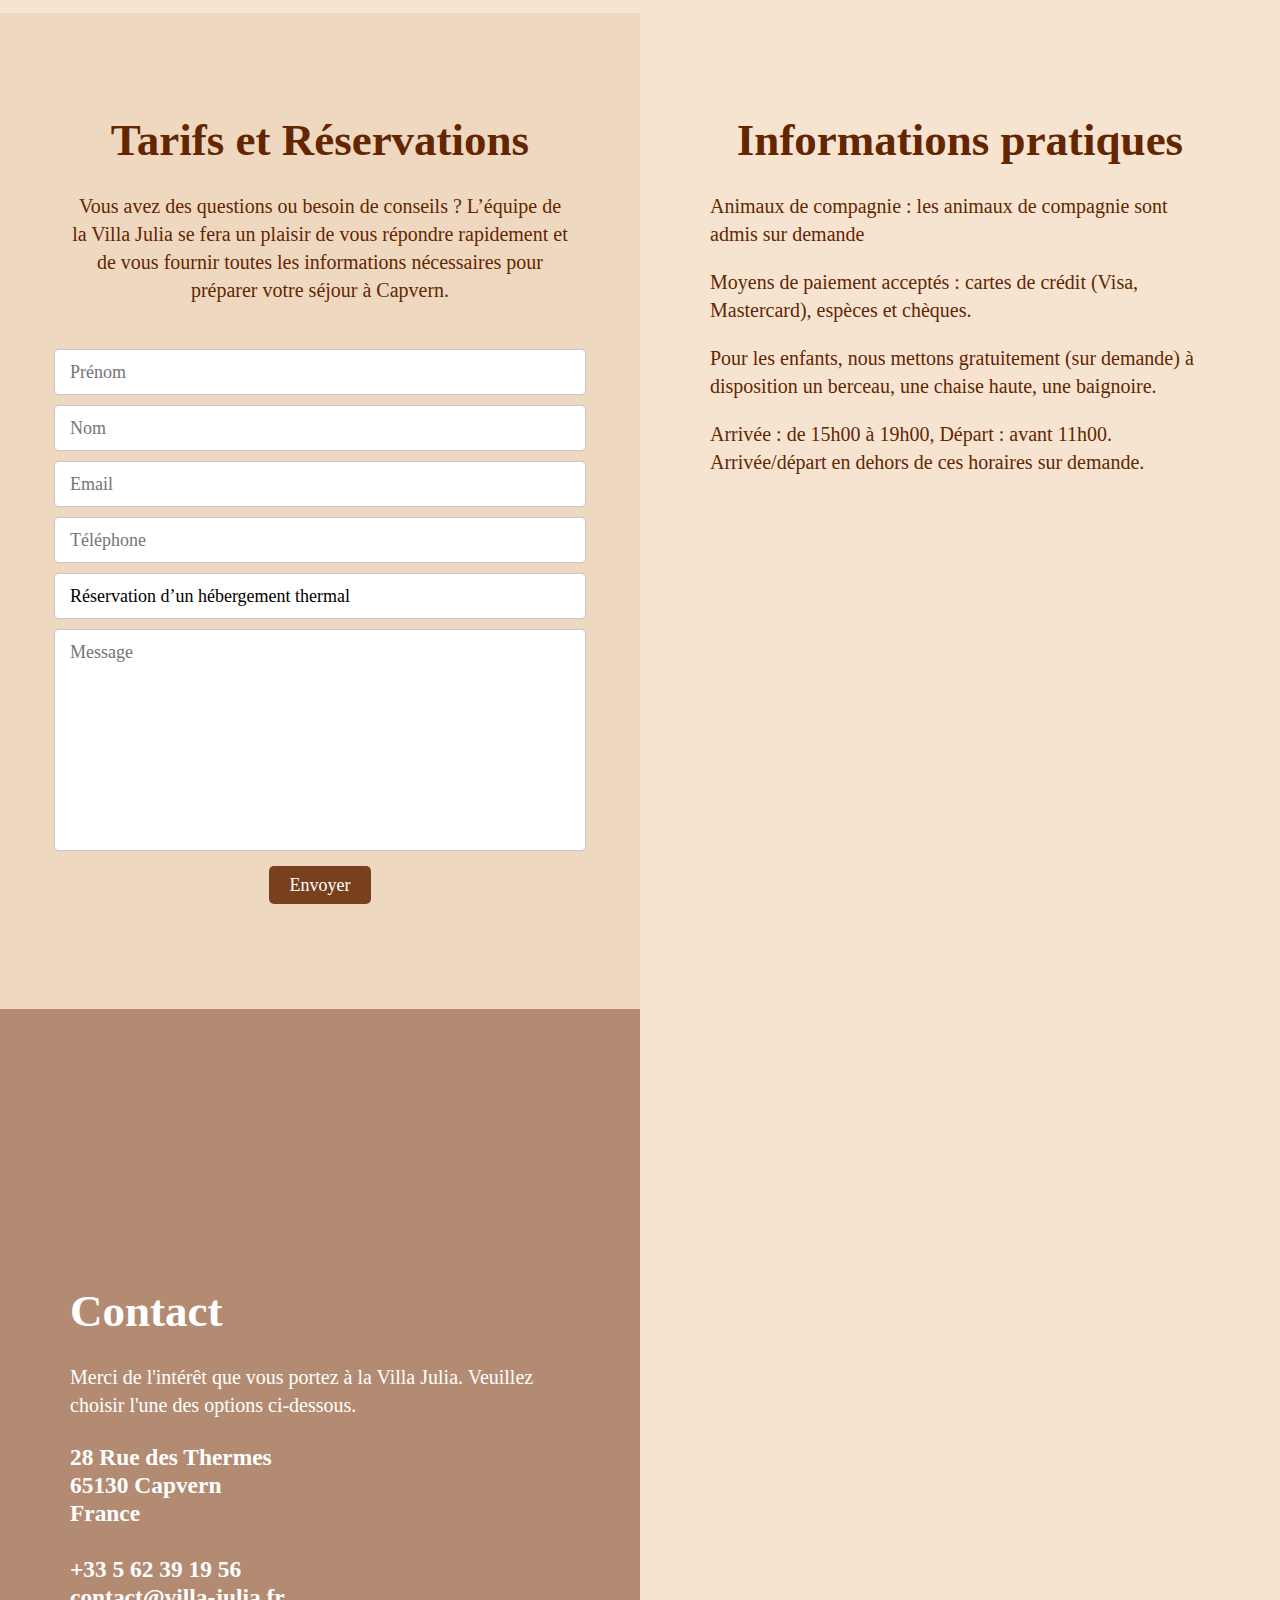
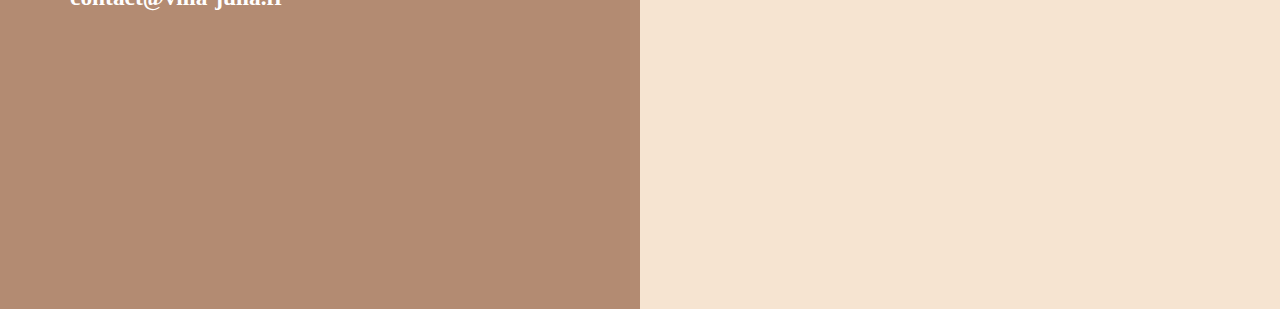
==== commit 0e594064: "Add files via upload" ====
--- a/new/index.html
+++ b/new/index.html
@@ -25,6 +25,7 @@
 --marron: rgb(100,38,1);
 --marron2: rgb(179, 139, 114);
 --marron3: rgba(100,38,1,0.85);
+--marron4: rgba(179,139,114,0.85);
 --2marron: rgb(69,52,42);
 }
 
@@ -84,17 +85,17 @@
 #menu div, #menu a {margin:1px 15px; color:white; vertical-align:middle; display:inline-block; }
 #menu span:hover, #menu a:hover {cursor:pointer; text-decoration:underline;  }
 
-#menumobile1 {position:absolute; top:25px; left:25px;}
-#menumobile2 {position:absolute; top:25px; right:25px;}
+#menumobile1 {position:absolute; left:25px;}
+#menumobile2 {position:absolute; right:25px;}
 #menumobile3 {display:none; position:fixed; top:15px; right:25px;}
 
 @media screen and (min-width: 750px) {
-  #menumobile {display:none;}
+  #menumobile {display:none; }
 }
 @media screen and (max-width: 750px) {
   #menu {display:none; position:fixed; height:100vh; line-height:150%; padding-top:100px; }
-  #menu div, #menu a {display:block; font-size:35px; margin:40px 0; }
-  #menumobile {width:100%; z-index:100; position:absolute; /*background:var(--marron2); padding:25px 0;*/ color:white; font-weight:400;}
+  #menu div, #menu a {display:block; font-size:32px; margin:40px 0;}
+  #menumobile {width:100%; line-height:0%; z-index:100; position:absolute; background:var(--marron4); padding:25px 0; color:white; font-weight:400;}
   #menumobile3 {display:block;}
 }
 
@@ -132,9 +133,9 @@
 
 #appartement {display:none; text-align:center; background:var(--beige3); color:var(--marron); width:100%; line-height:150%; padding-bottom:50px;  }
 #appartement .btn { margin:30px 0;}
-#appartement #grand {max-width:500px; max-height:500px; margin-bottom:5px; border-radius:5px; }
+#appartement #grand img, #appartement #grand video {height:500px;  margin-bottom:5px; border-radius:5px; }
 #appartement .photo {height:80px; margin:5px; border-radius:5px; cursor:pointer; }
-#appartement .photo:hover {opacity:0.9;}
+#appartement #appartementcontenu .photo:hover {opacity:0.9;}
 #appartement .titre {width:700px; margin:50px auto 30px auto; font-size:30px; font-weight:600; }
 #appartement .texte {width:700px; text-align:left; margin:15px auto; font-size:18px;}
 
@@ -208,8 +209,9 @@
 
 <div id="menu">
 
-<a class="menu" href="#appartements">Appartements</a>
+<a class="menu" href="#appartements">Nos appartements</a>
 <a class="menu" href="#reserver">Tarifs et Réservations</a>
+<a class="menu" href="#infospratiques">Informations pratiques</a>
 <a class="menu" href="#contact">Contact</a>
 <div class="menu">FR</div>
 
@@ -252,6 +254,7 @@
 <div id="appartement">
 
   <div id="fermer" class="btn">Fermer</div>
+  <div id="grand"></div>
   <div id="appartementcontenu"></div>
   
   </div>
@@ -479,7 +482,7 @@
 
 // appartements ---------------------------------------------------------------------------------
 const appartements = [
-{"titre":"Appartement 1","capacite":"1 à 2 personnes","description":["2 pièces: kitchenette avec coin repas + chambre: grande fenêtre (vue jardin)  + sdb + wc","Kitchenette: micro-ondes, frigo/congélateur, mini-four, plaque électrique, bouilloire, grille-pain, cafetière","Chambre avec lit en 140, TV canal +, ventilateur , endoir à linge","SDB (douche) WC, sèche-cheveux,  sèche-serviettes","Elements de confort communs: lave-linge, tables à repasser et fers à repasser, 2 terrasses, petite bibliothèque, jeux de table, parking à proximité, WIFI gratuit"],"photos":["apt1/1.jpeg","apt1/1.mov","apt1/2.jpeg","apt1/3.jpeg","apt1/4.jpeg","apt1/5.jpeg","apt1/6.jpeg","apt1/7.jpeg","apt1/8.jpeg"]},
+{"titre":"Appartement 1","capacite":"1 à 2 personnes","description":["2 pièces: kitchenette avec coin repas + chambre: grande fenêtre (vue jardin)  + sdb + wc","Kitchenette: micro-ondes, frigo/congélateur, mini-four, plaque électrique, bouilloire, grille-pain, cafetière","Chambre avec lit en 140, TV canal +, ventilateur , endoir à linge","SDB (douche) WC, sèche-cheveux,  sèche-serviettes","Elements de confort communs: lave-linge, tables à repasser et fers à repasser, 2 terrasses, petite bibliothèque, jeux de table, parking à proximité, WIFI gratuit"],"photos":["apt1/1.jpeg","apt1/1.mp4","apt1/2.jpeg","apt1/3.jpeg","apt1/5.jpeg","apt1/6.jpeg","apt1/7.jpeg","apt1/8.jpeg"]},
 {"titre":"Appartement 2","capacite":"1 à 2 personnes","description":["2 pièces: kitchenette avec coin repas spacieux+ chambre + sdb + wc","Kitchenette: micro-ondes, frigo/congélateur, mini-four, plaque électrique, bouilloire, grille-pain, cafetière, TV canal+","Chambre très spacieuse avec lit en 140 (matelas confort+), fauteuil convertible, canapé, TV canal +, ventilateur , endoir à linge,  2 grandes fenêtres (vue jardin) ","SDB (douche) WC, sèche-cheveux, sèche-serviettes ","Elements de confort communs: lave-linge , tables à repasser et fers à repasser, 2 terrasses, petite bibliothèque, jeux de table, parking à proximité, WIFI gratuit"],"photos":["apt2/1.jpeg","apt2/2.jpeg","apt2/3.jpeg","apt2/4.jpeg","apt2/5.jpeg","apt2/6.jpeg","apt2/7.jpeg","apt2/8.jpeg","apt2/9.jpeg","apt2/10.jpeg","apt2/11.jpeg"]},
 {"titre":"Appartement 3","capacite":"1 à 3 personnes","description":["2 pièces: kitchenette avec coin repas/séjour + chambre + sdb + wc ","Kitchenette: micro-ondes, frigo/congélateur, mini-four, plaque électrique, bouilloire, grille-pain, cafetière, TV canal+ *possibilité d'ajouter un canapé convertible en 140","Chambre avec lit en 140 (matelas confort+), armoire, TV canal +, ventilateur , endoir à linge,  grand fenêtre (vue jardin) ","SDB (douche) WC, sèche-cheveux,  sèche-serviettes", "Elements de confort communs: lave-linge, tables à repasser et fers à repasser, 2 terrasses, petite bibliothèque, jeux de table, parking à proximité, WIFI gratuit"],"photos":["apt3/1.jpeg","apt3/2.jpeg","apt3/3.jpeg","apt3/4.jpeg","apt3/5.jpeg","apt3/6.jpeg","apt3/7.jpeg","apt3/8.jpeg","apt3/9.jpeg"]},
 {"titre":"Appartement 4","capacite":"1 à 2 personnes","description":["2 pièces: kitchenette avec coin repas + chambre + sdb + wc ","Kitchenette: micro-ondes, frigo/congélateur, mini-four, plaque électrique, bouilloire, grille-pain, cafetière","Chambre avec lit en 140, armoire, TV canal +, ventilateur, endoir à linge ,grande fenetre (vue jardin)","SDB (cabine de douche) WC, sèche-cheveux, sèche-serviettes ", "Elements de confort communs: lave-linge , tables à repasser et fers à repasser, 2 terrasses, petite bibliothèque, jeux de table, parking à proximité, WIFI gratuit"],"photos":["apt4/1.jpeg","apt4/2.jpeg","apt4/3.jpeg","apt4/4.jpeg","apt4/5.jpeg"]},
@@ -512,6 +515,7 @@
 const clicappartement = document.querySelectorAll('.appartement');
 const fermer = document.getElementById('fermer');
 const fenetre = document.getElementById('appartement');
+const grand = document.getElementById('grand');
 
 clicappartement.forEach(el => {
 el.addEventListener('click', (event) => {
@@ -530,10 +534,11 @@
 if (appartement) {
 
 appartementcontenu.innerHTML = "";
+grand.innerHTML = `<img src="${appartement.photos[0]}">`;
 let contenu= "";
-contenu += `<img id="grand" src="${appartement.photos[0]}"><br>`;
 appartement.photos.forEach(photo => { 
-contenu += `<img class="photo" src="${photo}?w=250" srcset="${photo}?w=250 250w" sizes="250px">`;
+if (photo.endsWith(".mp4")) { contenu += `<video class="photo" autoplay loop><source src="${photo}" type="video/mp4"></video>`; }
+else { contenu += `<img class="photo" src="${photo}?w=250" srcset="${photo}?w=250 250w" sizes="250px">`; }
 });
 contenu += `<div class="titre">${appartement.titre}</div><div class="texte">${appartement.capacite}</div>`;
 appartement.description.forEach(description => { contenu += `<div class="texte">${description}</div>`; });
@@ -552,10 +557,9 @@
 
 
 fenetre.addEventListener("click", function(event) {
-if (event.target.tagName === "IMG" && event.target.classList.contains("photo")) {
-const grandImage = document.getElementById("grand");
-if (grandImage) {grandImage.src = event.target.src;}
-}
+grand.innerHTML = "";
+if (event.target.tagName === "IMG" && event.target.classList.contains("photo")) { grand.innerHTML = `<img src="${event.target.src}">`; }
+else if (event.target.tagName === "VIDEO" && event.target.classList.contains("photo")) { console.log(event.target.currentSrc); grand.innerHTML = `<video class="photo" autoplay loop><source src="${event.target.currentSrc}" type="video/mp4"></video>`; }
 });
 
 
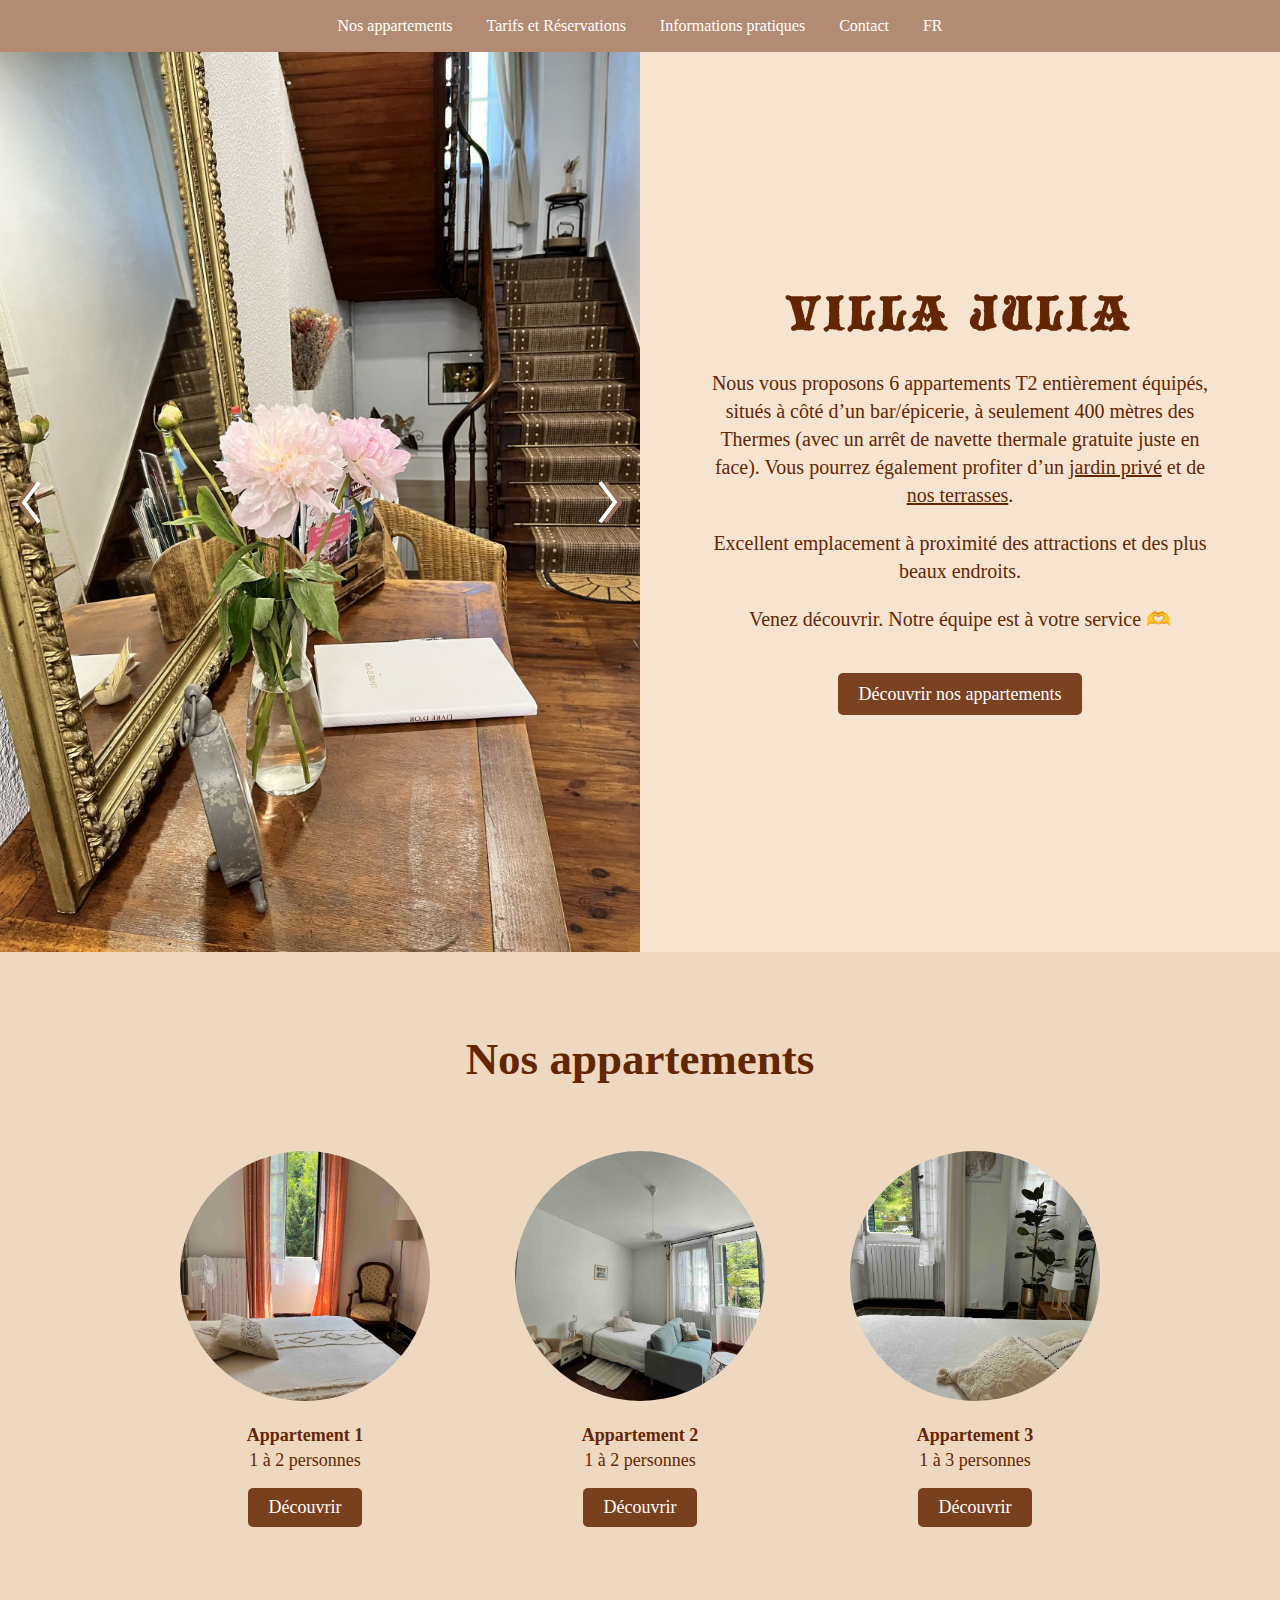
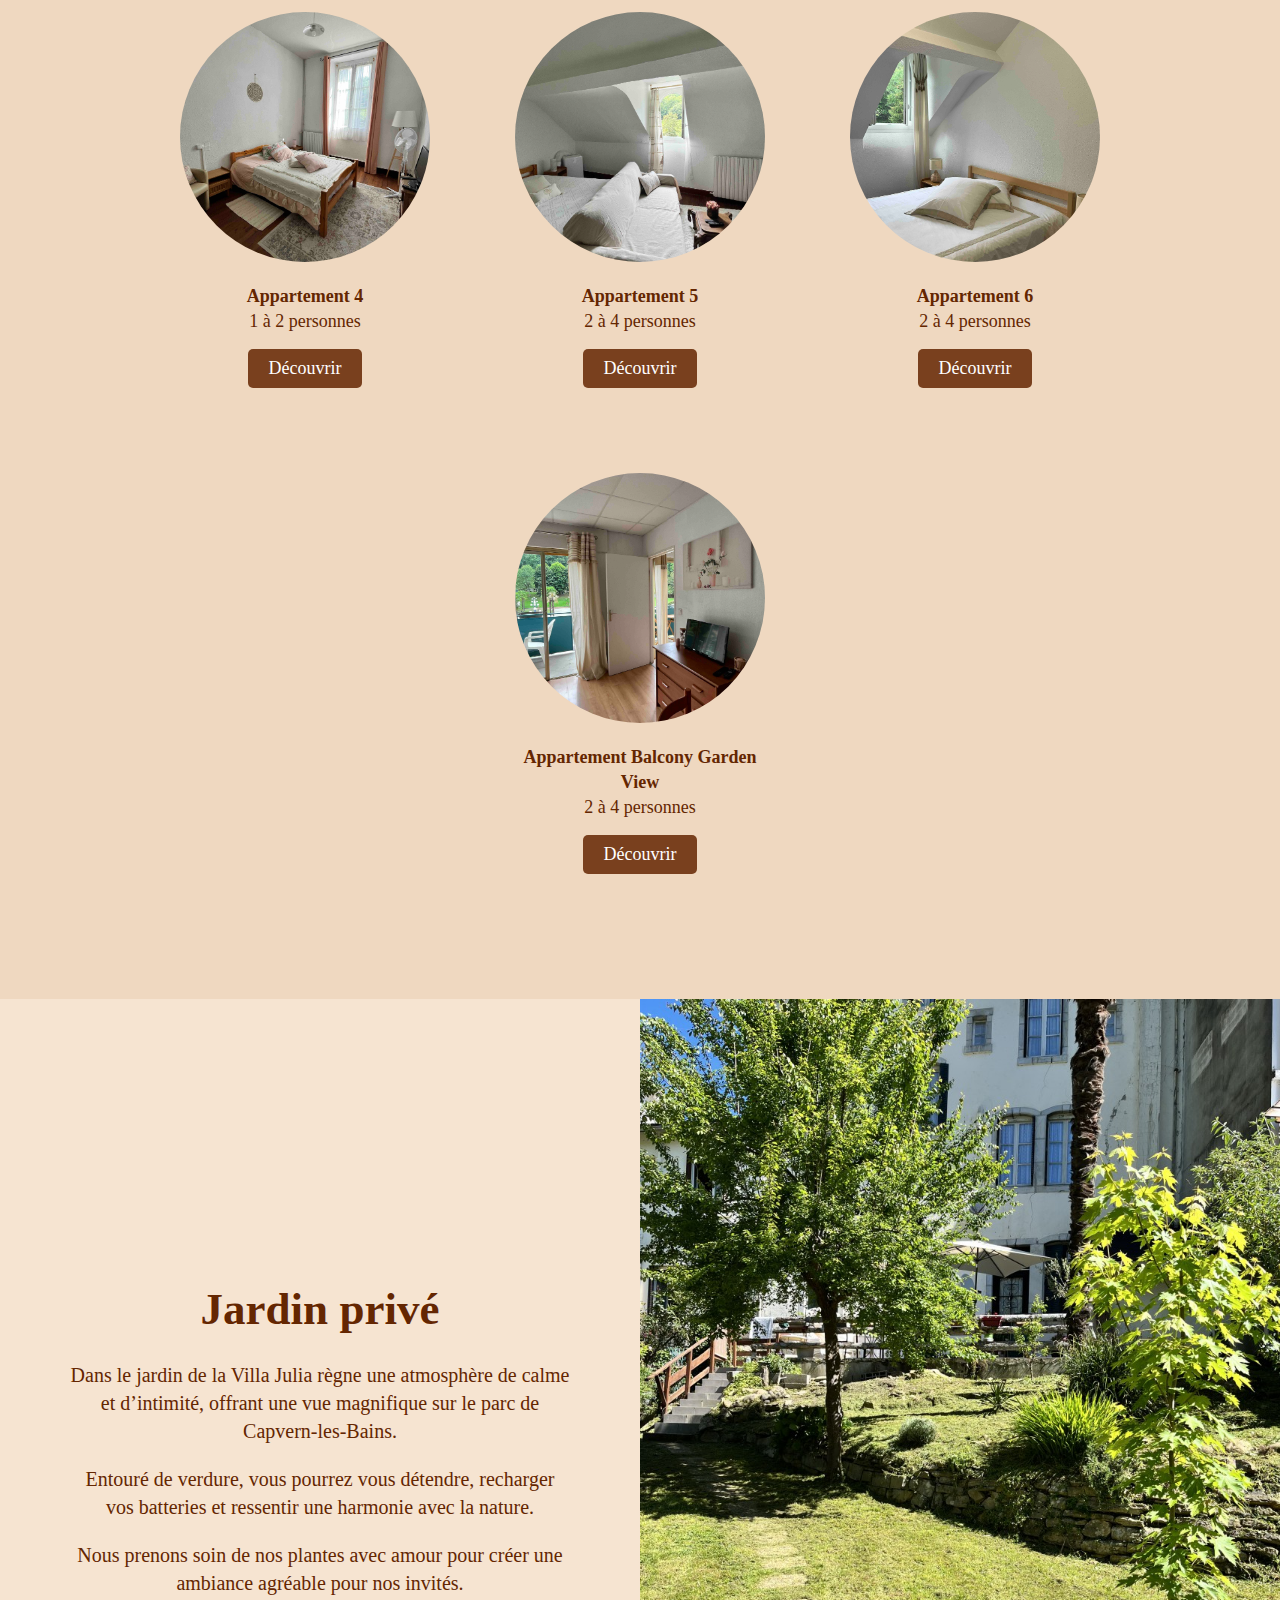
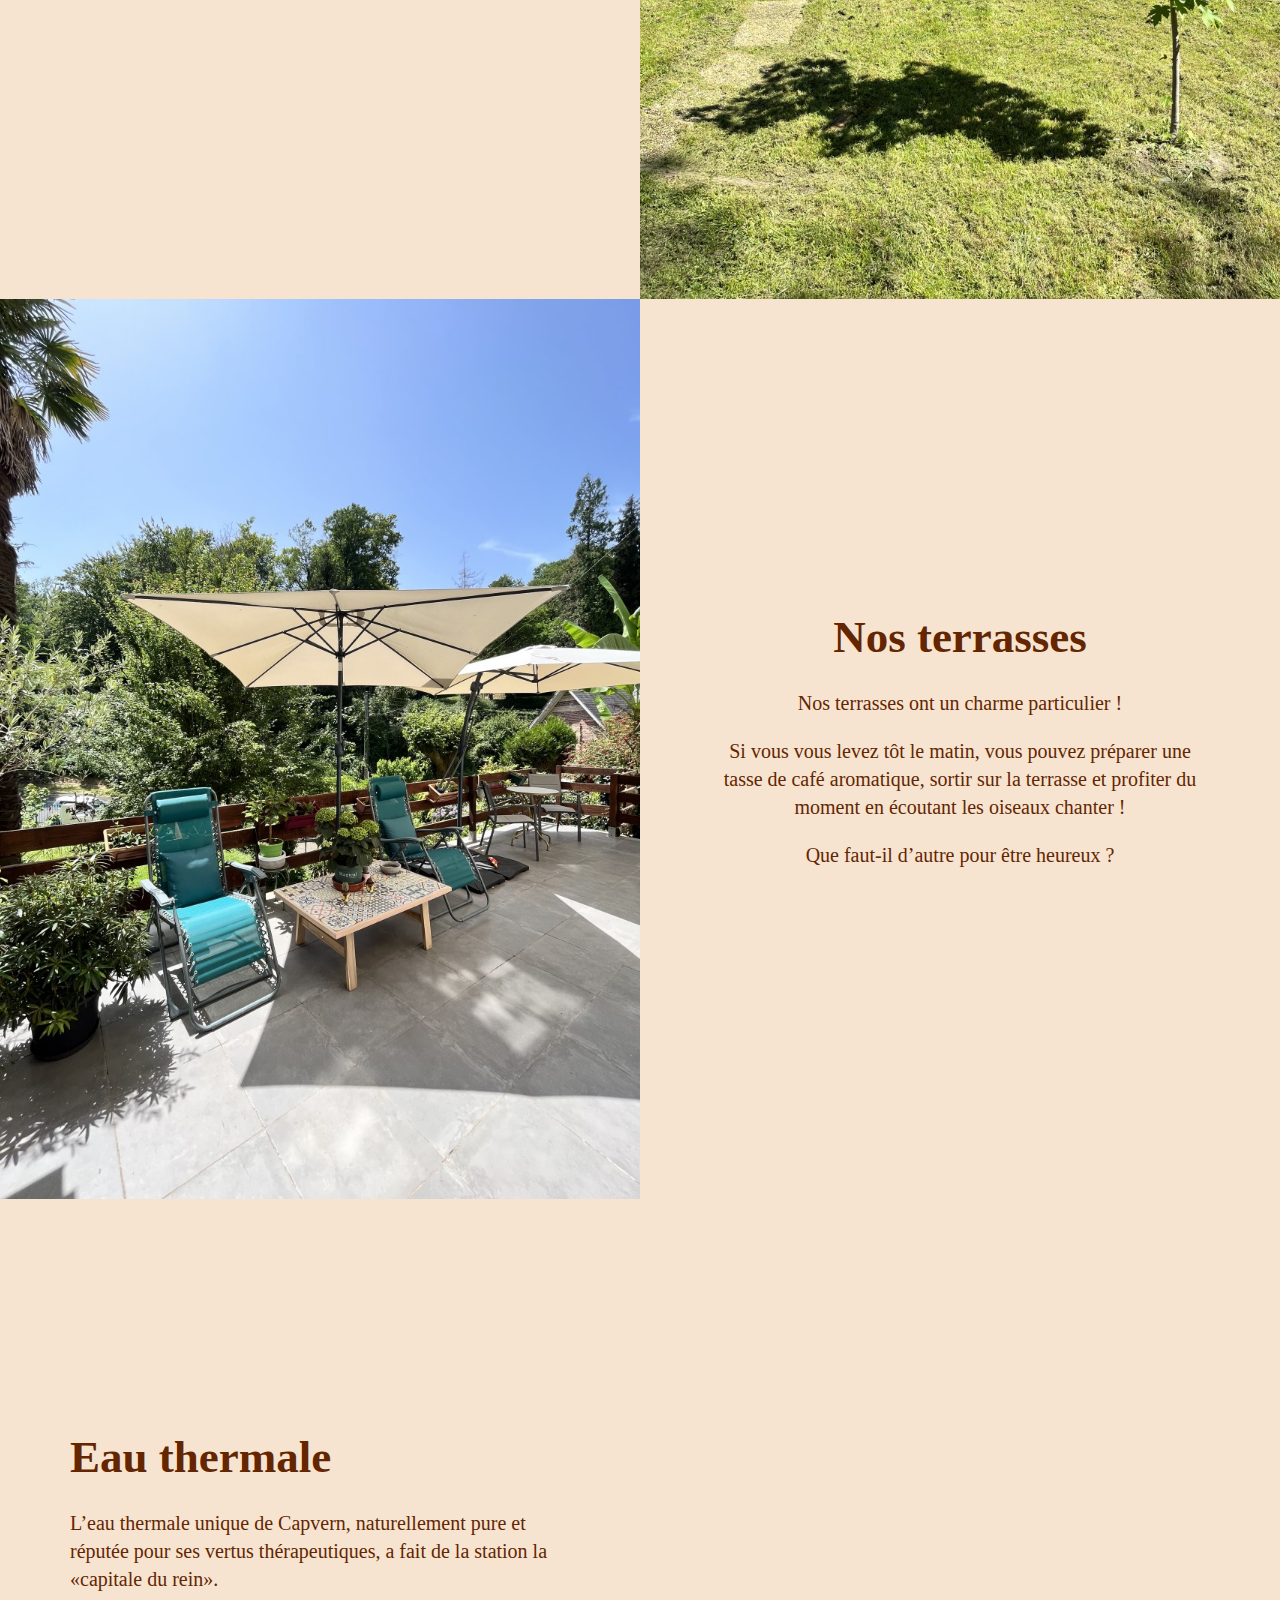
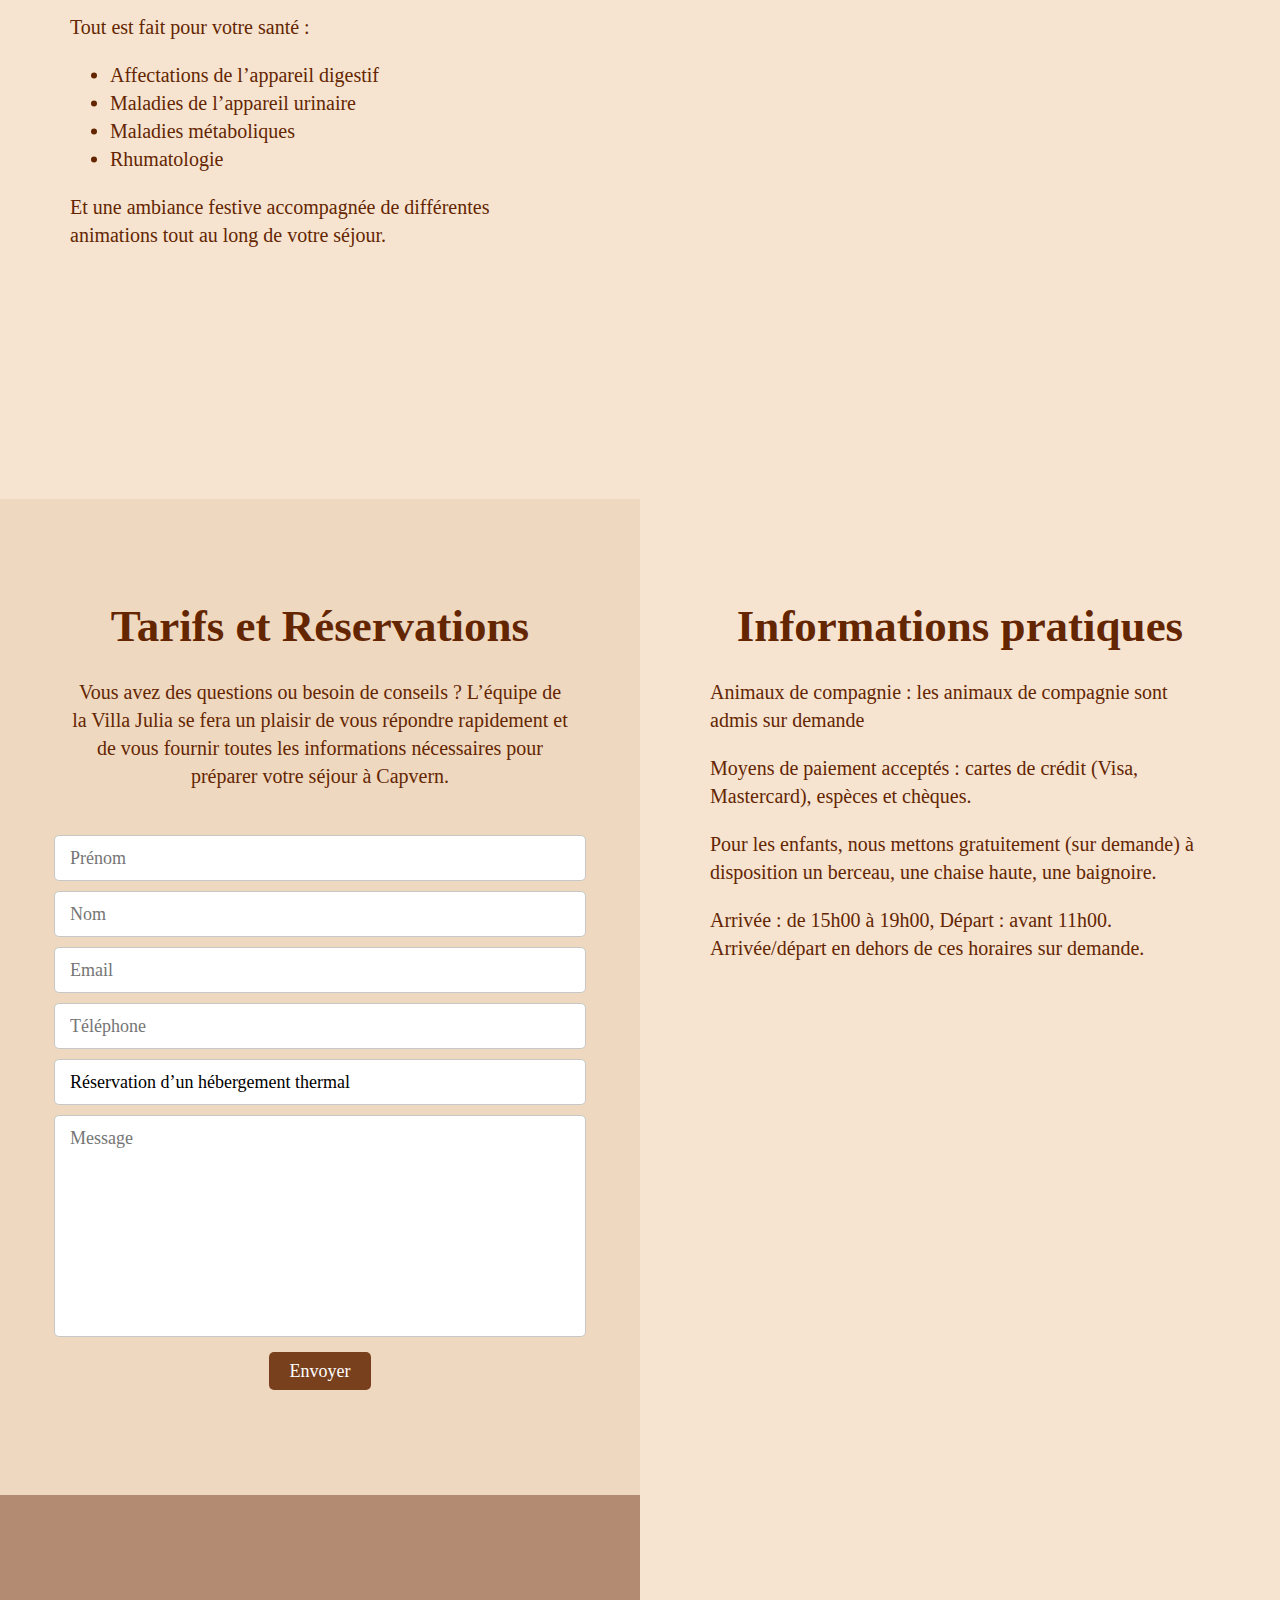
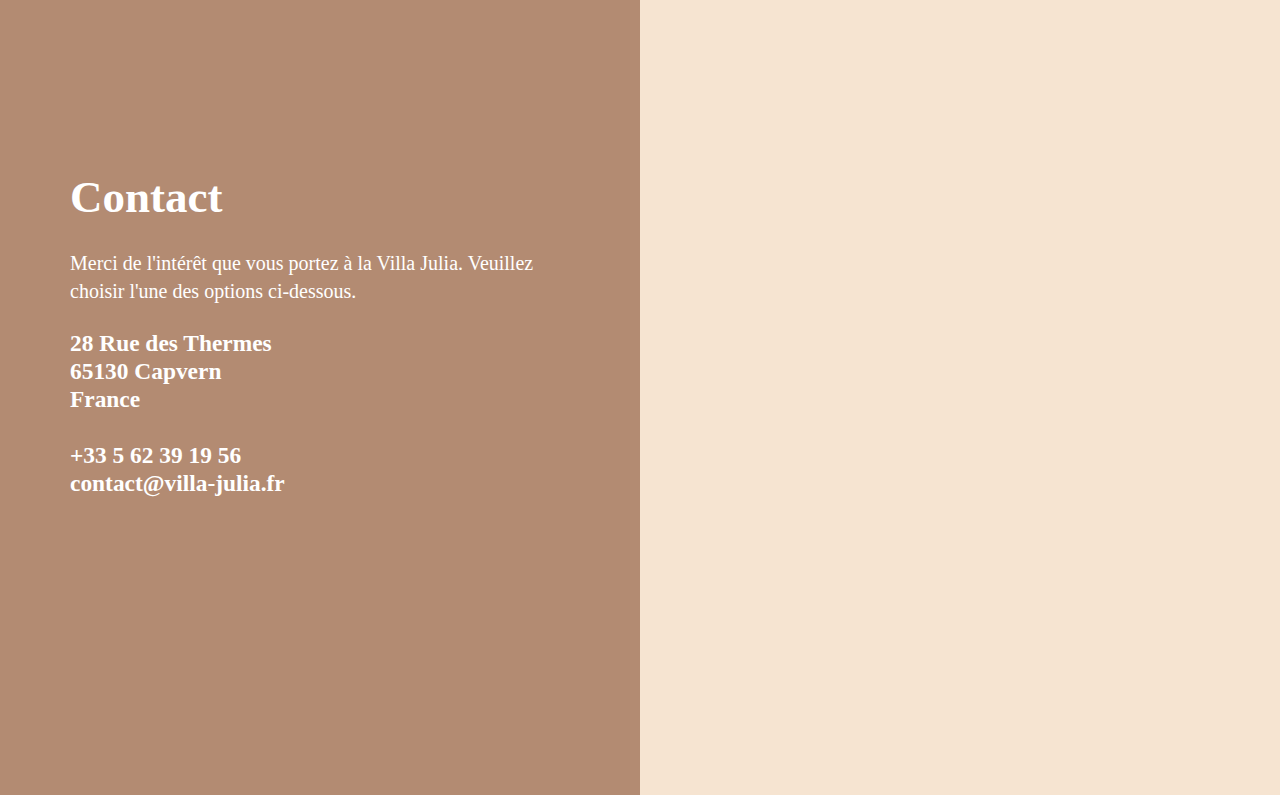
==== commit 33bf6592: "Add files via upload" ====
--- a/new/index.html
+++ b/new/index.html
@@ -113,7 +113,7 @@
 #appartements a {color:var(--marron); }
 #appartements h1 {/*margin-bottom:50px;*/}
 #appartements p, #appartements ul {text-align:left; width:400px; margin:20px auto; line-height:150%; }
-#appartements .appartement {width:250px; font-size:18px; margin:40px; display:inline-block;}
+#appartements .appartement {width:250px; font-size:18px; margin:40px; display:inline-block; vertical-align:top; }
 #appartements .appartement:hover {cursor:pointer; opacity:0.9; }
 #appartements .appartement img {height:250px; width:250px;  object-fit: cover; object-position: center; border-radius:50%; margin-bottom:15px; }
 #appartements .appartement .titre {margin-bottom:0px; font-weight:600;}
@@ -133,14 +133,15 @@
 
 #appartement {display:none; text-align:center; background:var(--beige3); color:var(--marron); width:100%; line-height:150%; padding-bottom:50px;  }
 #appartement .btn { margin:30px 0;}
-#appartement #grand img, #appartement #grand video {height:500px;  margin-bottom:5px; border-radius:5px; }
-#appartement .photo {height:80px; margin:5px; border-radius:5px; cursor:pointer; }
+#appartement #grand img, #appartement #grand video {height:500px;  margin-bottom:5px; border-radius:5px; text-align:center; }
+#appartement .photo {height:80px; margin:5px; border-radius:5px; cursor:pointer;  }
+#appartement #appartementcontenu .photo {background:var(--marron); }
 #appartement #appartementcontenu .photo:hover {opacity:0.9;}
-#appartement .titre {width:700px; margin:50px auto 30px auto; font-size:30px; font-weight:600; }
+#appartement .titre {width:700px; margin:50px auto 30px auto; font-size:30px; font-weight:600; line-height:135%; }
 #appartement .texte {width:700px; text-align:left; margin:15px auto; font-size:18px;}
 
-@media screen and (max-width: 700px) {
-#appartement #grand {max-width:90%; max-height:70vh;}
+@media screen and (max-width: 750px) {
+#appartement #grand img, #appartement #grand video {height:70vh; max-width:90%; }
 #appartement .titre {width:calc(100% - 50px); }
 #appartement .texte {width:calc(100% - 50px); }
 }
@@ -213,7 +214,7 @@
 <a class="menu" href="#reserver">Tarifs et Réservations</a>
 <a class="menu" href="#infospratiques">Informations pratiques</a>
 <a class="menu" href="#contact">Contact</a>
-<div class="menu">FR</div>
+<a class="menu" href="lang.html">FR</a>
 
 <span id="menumobile3">Fermer</span>
 
@@ -488,6 +489,7 @@
 {"titre":"Appartement 4","capacite":"1 à 2 personnes","description":["2 pièces: kitchenette avec coin repas + chambre + sdb + wc ","Kitchenette: micro-ondes, frigo/congélateur, mini-four, plaque électrique, bouilloire, grille-pain, cafetière","Chambre avec lit en 140, armoire, TV canal +, ventilateur, endoir à linge ,grande fenetre (vue jardin)","SDB (cabine de douche) WC, sèche-cheveux, sèche-serviettes ", "Elements de confort communs: lave-linge , tables à repasser et fers à repasser, 2 terrasses, petite bibliothèque, jeux de table, parking à proximité, WIFI gratuit"],"photos":["apt4/1.jpeg","apt4/2.jpeg","apt4/3.jpeg","apt4/4.jpeg","apt4/5.jpeg"]},
 {"titre":"Appartement 5","capacite":"2 à 4 personnes","description":["2 pièces: kitchenette avec coin repas/séjour (canapé convertible en 140) + chambre + sdb + wc ","Kitchenette: micro-ondes, frigo/congélateur, mini-four, plaque électrique, bouilloire, grille-pain, cafetière,  ventilateur, TV canal+","Chambre très spacieuse avec lit en 140 (matelas confort+), vue jardin, très grande armoire, TV canal+, climatiseur, endoir à linge","SDB (cabine de douche) WC, sèche-cheveux, sèche-serviettes ","Elements de confort communs: lave-linge, tables à repasser et fers à repasser, 2 terrasses, petite bibliothèque, jeux de table, parking à proximité, WIFI gratuit"],"photos":["apt5/1.jpeg","apt5/2.jpeg","apt5/3.jpeg","apt5/4.jpeg","apt5/5.jpeg","apt5/6.jpeg","apt5/7.jpeg","apt5/8.jpeg","apt5/9.jpeg","apt5/10.jpeg","apt5/11.jpeg"]},
 {"titre":"Appartement 6","capacite":"2 à 4 personnes","description":["2 pièces: kitchenette avec coin repas/séjour (canapé convertible en 140) + chambre + sdb + wc ","Kitchenette: micro-ondes, frigo/congélateur, mini-four, plaque électrique, bouilloire, grille-pain, cafetière, TV canal+, ventilateur ","Chambre avec lit en 140, vue jardin, armoire, TV canal+, climatiseur, endoir à linge ","SDB spacieuse avec fenêtre(cabine de douche) WC, sèche-cheveux, sèche-serviettes ","Elements de confort communs: lave-linge, tables à repasser et fers à repasser, 2 terrasses, petite bibliothèque, jeux de table, parking à proximité, WIFI gratuit"],"photos":["apt6/1.jpeg","apt6/2.jpeg","apt6/3.jpeg","apt6/4.jpeg","apt6/5.jpeg","apt6/6.jpeg","apt6/7.jpeg"]},
+{"titre":"Appartement Balcony Garden View","capacite":"2 à 4 personnes","description":["Cet appartement confortable, situé au premier étage (avec ascenseur), dispose de deux balcons avec vue sur la place des palmiers et le parc. Il se trouve à 100 m de la Villa Julia, d’un bar/épicerie et de l’arrêt du bus thermal gratuit.","2 pièces: kitchenette avec coin repas/séjour (canapé convertible en 140) + chambre + sdb + wc","Kitchenette: micro-ondes, frigo/congélateur, mini-four, plaque électrique, bouilloire, grille-pain, cafetière, ventilateur, TV canal+, balcon","Chambre avec lit en 140, armoire, endoir à linge, table à repasser et fer à repasser, balcon","SDB (baignoire) WC, sèche-cheveux, lave-linge","Parking à proximité (gratuit), WIFI gratuit"],"photos":["apt7/1.jpeg","apt7/2.jpeg","apt7/3.jpeg","apt7/4.jpeg","apt7/5.jpeg","apt7/6.jpeg"]},
 ];
 
 
@@ -537,12 +539,12 @@
 grand.innerHTML = `<img src="${appartement.photos[0]}">`;
 let contenu= "";
 appartement.photos.forEach(photo => { 
-if (photo.endsWith(".mp4")) { contenu += `<video class="photo" autoplay loop><source src="${photo}" type="video/mp4"></video>`; }
+if (photo.endsWith(".mp4")) { contenu += `<video class="photo"><source src="${photo}" type="video/mp4"></video>`; }
 else { contenu += `<img class="photo" src="${photo}?w=250" srcset="${photo}?w=250 250w" sizes="250px">`; }
 });
-contenu += `<div class="titre">${appartement.titre}</div><div class="texte">${appartement.capacite}</div>`;
+contenu += `<div class="titre">${appartement.titre}</div>`;
 appartement.description.forEach(description => { contenu += `<div class="texte">${description}</div>`; });
-contenu += '<a href="#reserver" class="btn">Réserver cet appartement</a>';
+contenu += `<div class="texte">${appartement.capacite}</div><a href="#reserver" class="btn">Réserver cet appartement</a>`;
 appartementcontenu.innerHTML = contenu;
 }
 
@@ -559,7 +561,7 @@
 fenetre.addEventListener("click", function(event) {
 grand.innerHTML = "";
 if (event.target.tagName === "IMG" && event.target.classList.contains("photo")) { grand.innerHTML = `<img src="${event.target.src}">`; }
-else if (event.target.tagName === "VIDEO" && event.target.classList.contains("photo")) { console.log(event.target.currentSrc); grand.innerHTML = `<video class="photo" autoplay loop><source src="${event.target.currentSrc}" type="video/mp4"></video>`; }
+else if (event.target.tagName === "VIDEO" && event.target.classList.contains("photo")) { grand.innerHTML = `<video class="photo" autoplay loop><source src="${event.target.currentSrc}" type="video/mp4"></video>`; }
 });
 
 
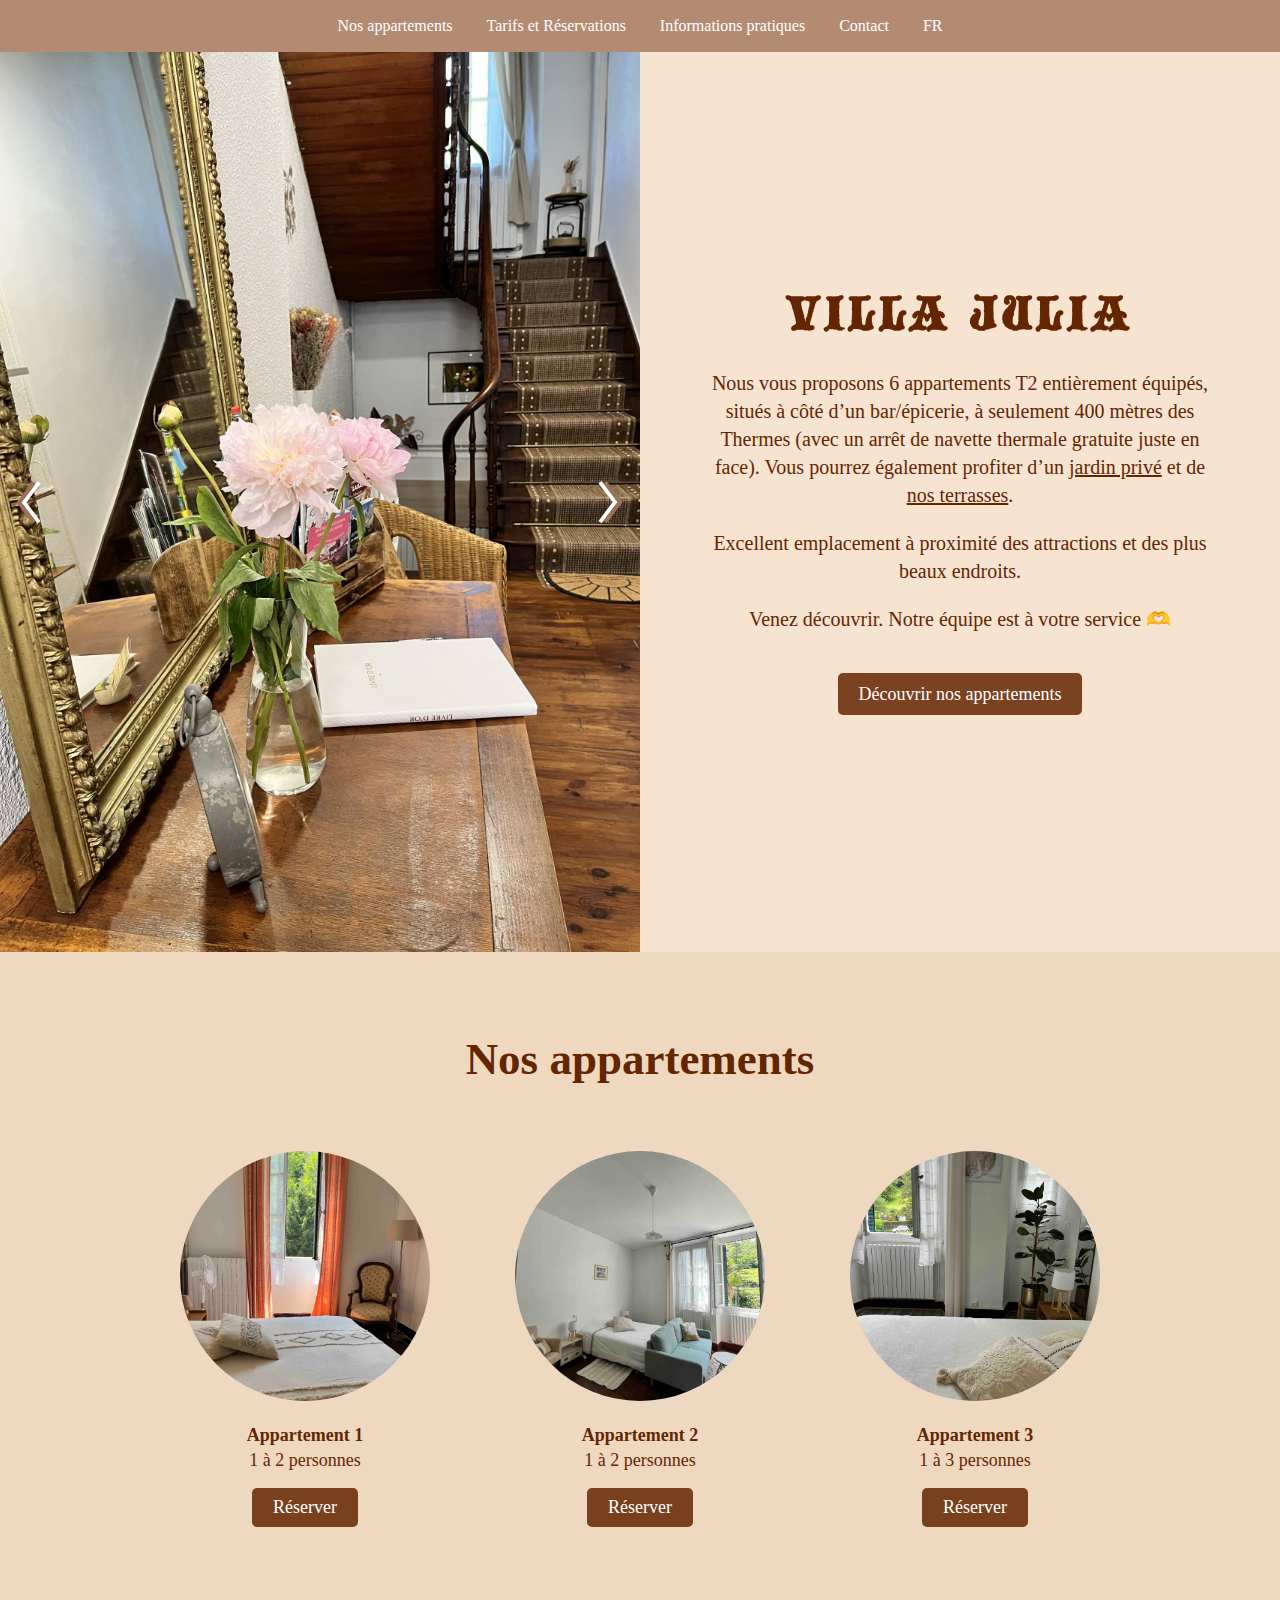
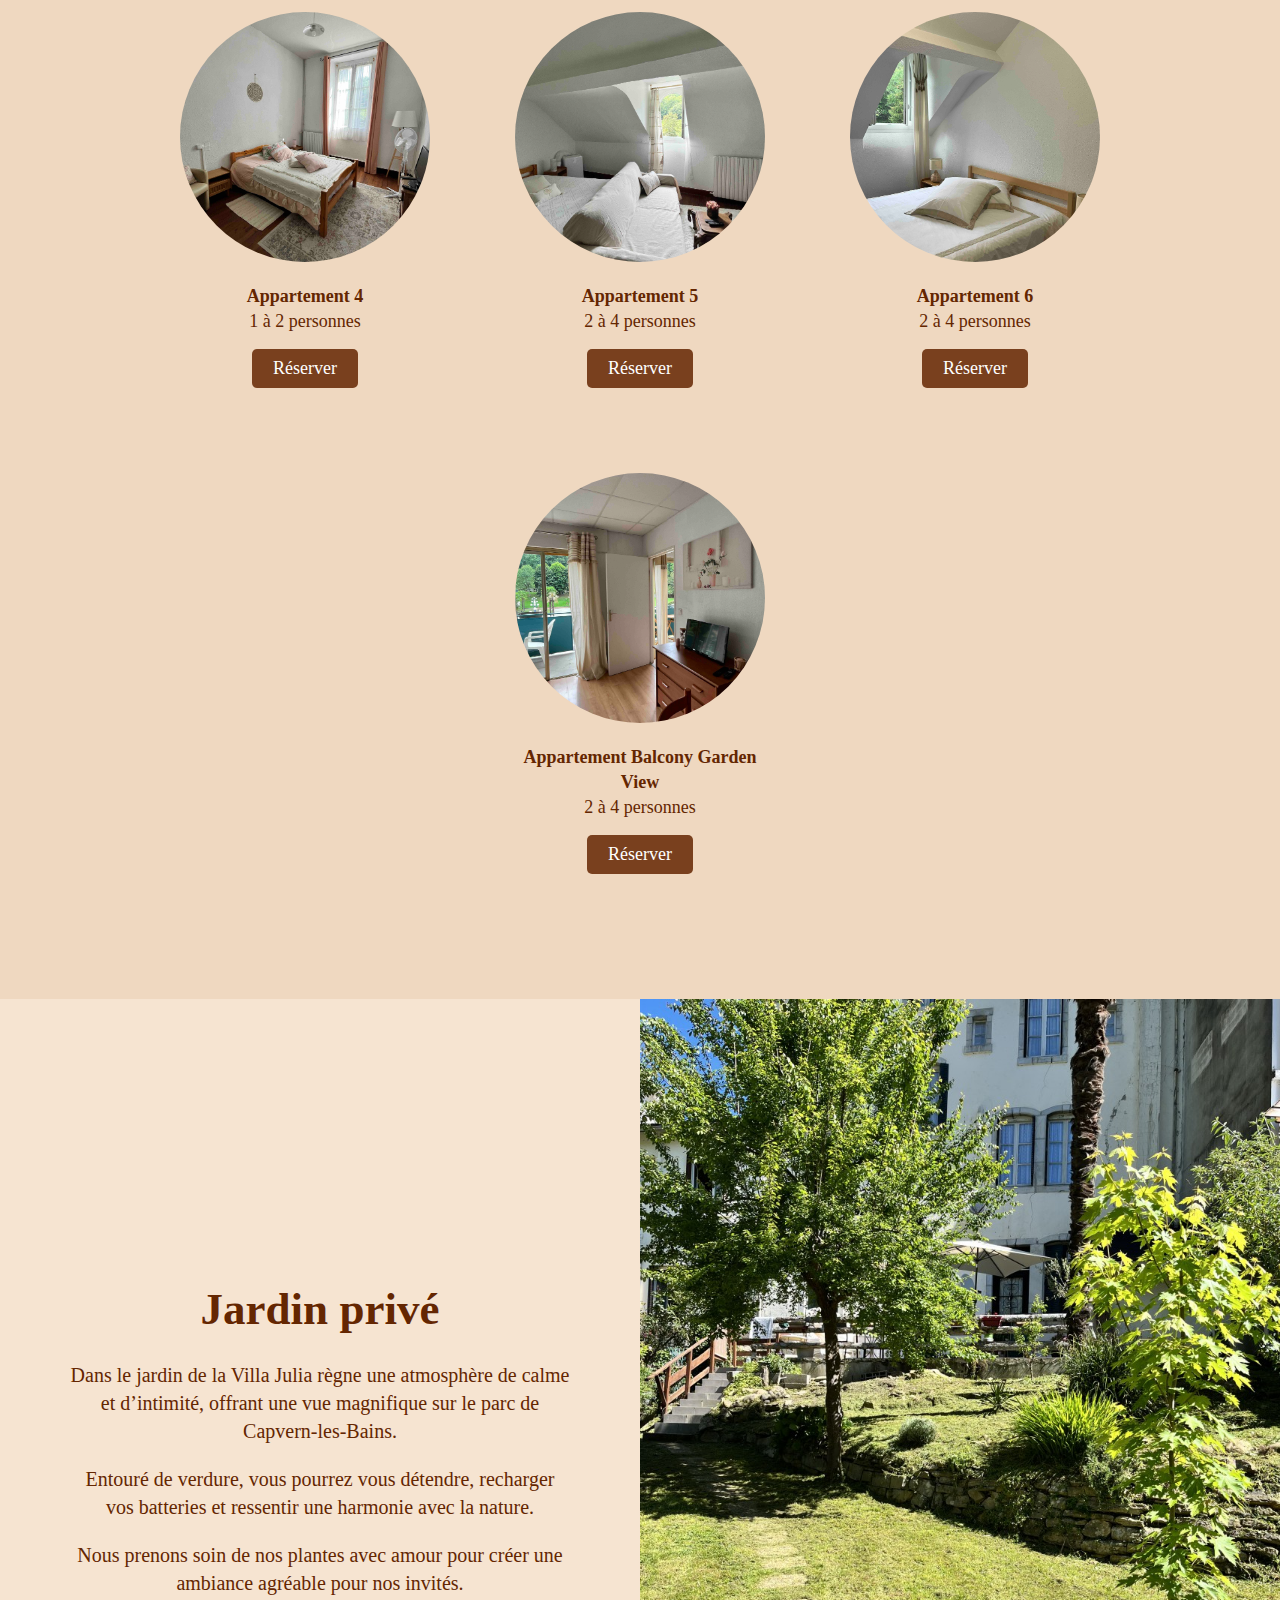
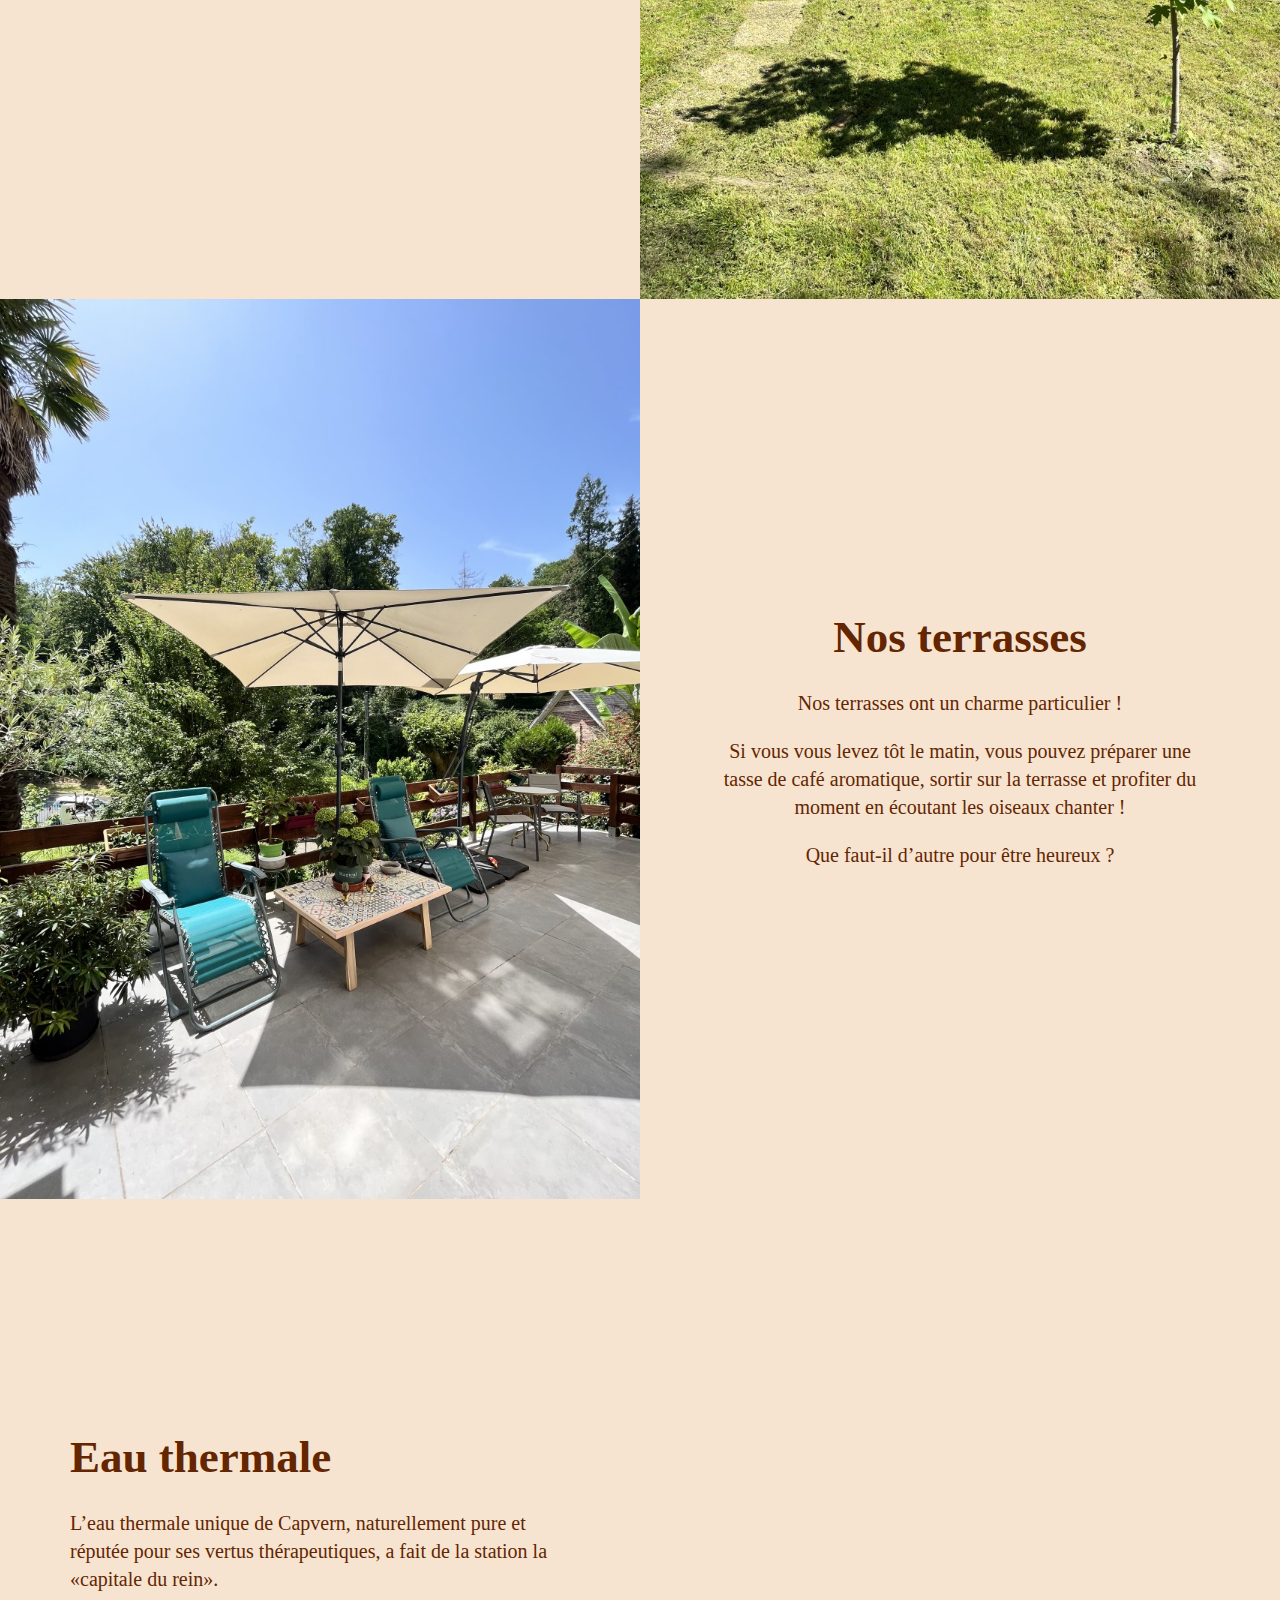
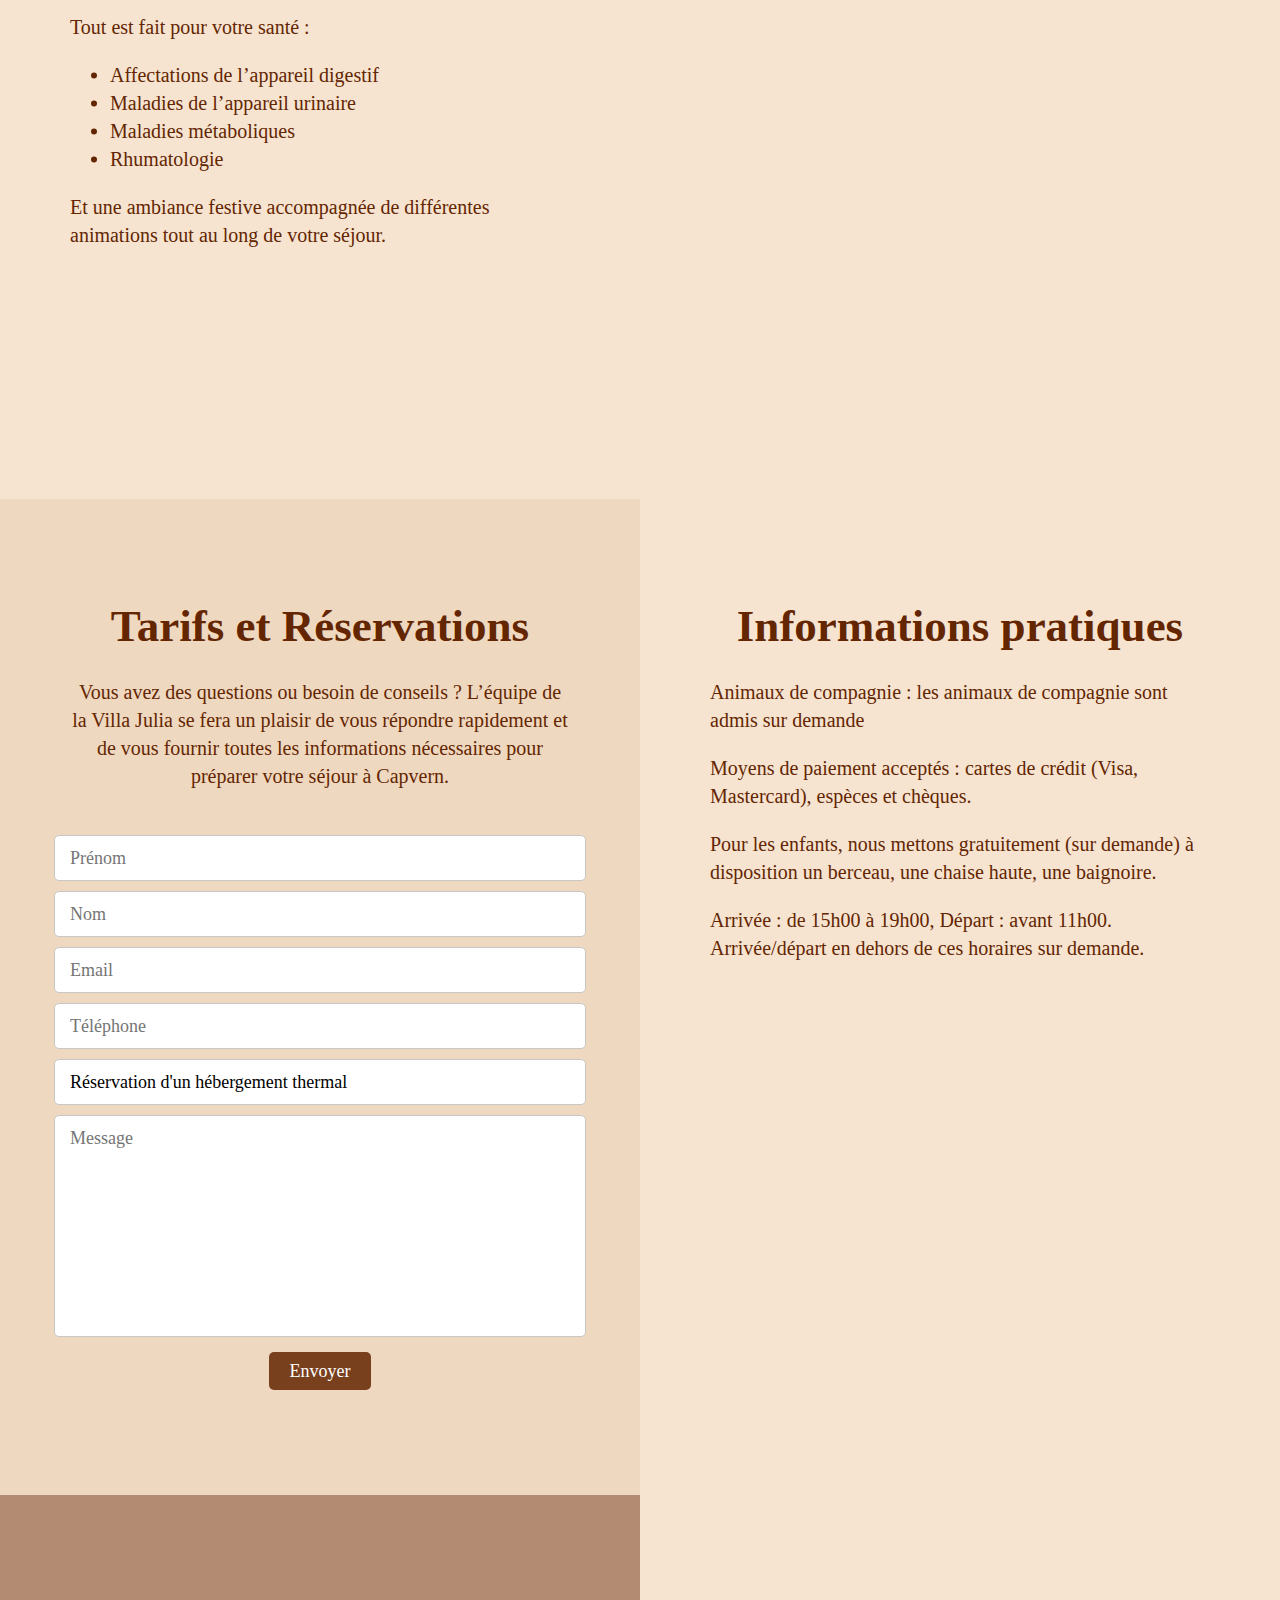
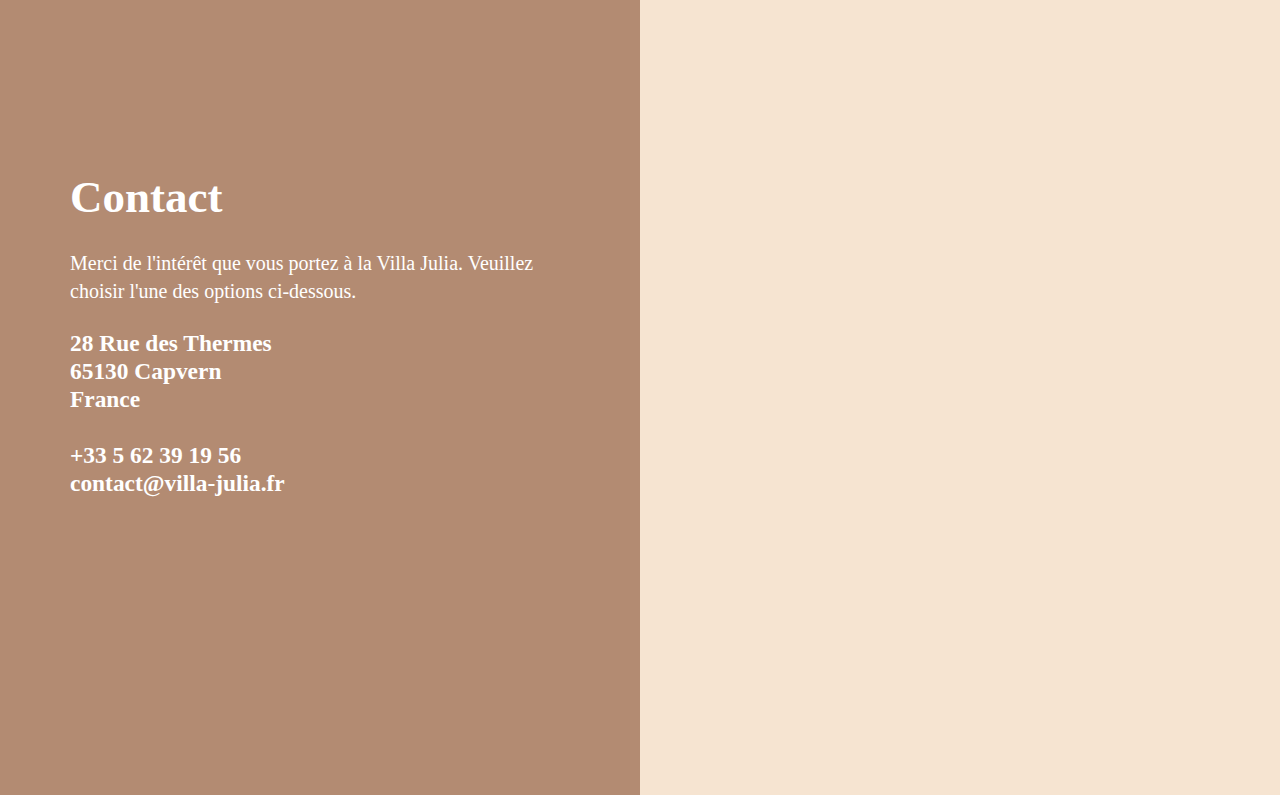
==== commit ac00d779: "Add files via upload" ====
--- a/new/index.html
+++ b/new/index.html
@@ -152,6 +152,8 @@
 #reserver p { width:500px; font-size:20px; color: var(--marron); line-height:1.4em; margin-bottom:45px; margin-left:auto; margin-right:auto; }
 #reserver input, #reserver select, #reserver textarea {all:unset; width:500px; display:block; font-size:18px; background:white; border:solid 1px rgb(200,200,200); color:black; padding:10px 15px; margin:10px auto; border-radius:5px; text-align:left; font-weight:400; }
 #reserver textarea {height:200px;}
+#reserver button {all:unset; background:var(--marron3); color:white; padding:7px 21px; margin:5px;  border-radius:5px; font-size:18px; text-align:center;}
+#deux {display:none;}
 
 @media screen and (max-width: 1100px) {
 #reserver p, #reserver input, #reserver select, #reserver textarea {width:calc(100% - 50px); }
@@ -387,21 +389,22 @@
 
   <p>Vous avez des questions ou besoin de conseils ? L’équipe de la Villa Julia se fera un plaisir de vous répondre rapidement et de vous fournir toutes les informations nécessaires pour préparer votre séjour à Capvern.</p>
 
-<input type="text" placeholder="Prénom">
-<input type="text" placeholder="Nom">
-<input type="text" placeholder="Email">
-<input type="text" placeholder="Téléphone">
-<select>
-  <optgroup>
-  <option value="volvo">Réservation d’un hébergement thermal</option>
-  <option value="saab">Réservation d’un hébergement touristique</option>
-  <option value="mercedes">Demande de devis</option>
-  <option value="audi">Autre</option>
-</optgroup>
+
+<form id="formulaire">
+<input type="text" name="prenom" placeholder="Prénom">
+<input type="text" name="nom" placeholder="Nom" required>
+<input type="email" name="email" placeholder="Email" required>
+<input type="tel" name="tel" placeholder="Téléphone">
+<select name="sujet">
+<option value="Réservation d'un hébergement thermal">Réservation d'un hébergement thermal</option>
+<option value="Réservation d'un hébergement touristique">Réservation d'un hébergement touristique</option>
+<option value="Demande de devis">Demande de devis</option>
+<option value="Autre">Autre</option>
 </select>
-<textarea class="apparition" placeholder="Message"></textarea>
-
-<div class="btn">Envoyer</div>
+<textarea name="message" placeholder="Message" required></textarea>
+<button id="un" class="btn" type="submit">Envoyer</button>
+<p id="deux" class="succes">Votre message a été envoyé avec succès. Nous vous répondrons rapidement.</p>
+</form>
 
 
 </div><!--
@@ -413,7 +416,7 @@
 
   <h1>Informations pratiques</h1>
 
-<p>Animaux de compagnie : les animaux de compagnie sont admis sur demande
+<p>Animaux de compagnie : les animaux de compagnie sont admis sur demande</p>
 <p>⁠Moyens de paiement acceptés : cartes de crédit (Visa, Mastercard), espèces et chèques.</p>
 <p>Pour les enfants, nous mettons gratuitement (sur demande) à disposition un berceau, une chaise haute, une baignoire.</p>
 <p>Arrivée : de 15h00 à 19h00, Départ : avant 11h00. Arrivée/départ en dehors de ces horaires sur demande.</p>
@@ -503,7 +506,7 @@
             <img src="${e.photos[0]}?w=250" srcset="${e.photos[0]}?w=250 250w" sizes="250px" loading="lazy">
             <div class="titre">${e.titre}</div>
             <div class="soustitre">${e.capacite}</div>
-            <div class="btn">Découvrir</div>
+            <div class="btn">Réserver</div>
         </div>
     `;
     // Ajouter le HTML dans le conteneur
@@ -609,6 +612,21 @@
 // boutons sliders -------------------------------------------------------------------------------
 document.querySelectorAll('.slider').forEach(slider => {
 slider.innerHTML += '<img class="precedent" src="precedent.svg"><img class="suivant" src="suivant.svg">';
+});
+
+
+// formulaire ---------------------------------------------------------------------------------------------
+document.getElementById('formulaire').addEventListener('submit', function(e) {
+    e.preventDefault();
+    const formData = new FormData(this);
+    fetch('https://script.google.com/macros/s/AKfycbznjkbNC77gpep8h6OaChYwGmZgoCLt2-oO3VxlumTK1vPPxzIqToVirDg23zVO11yTng/exec', {
+        method: 'POST',
+        body: formData
+    })
+
+    document.getElementById('un').style.display = 'none';
+    document.getElementById('deux').style.display = 'block';
+
 });
 
 
